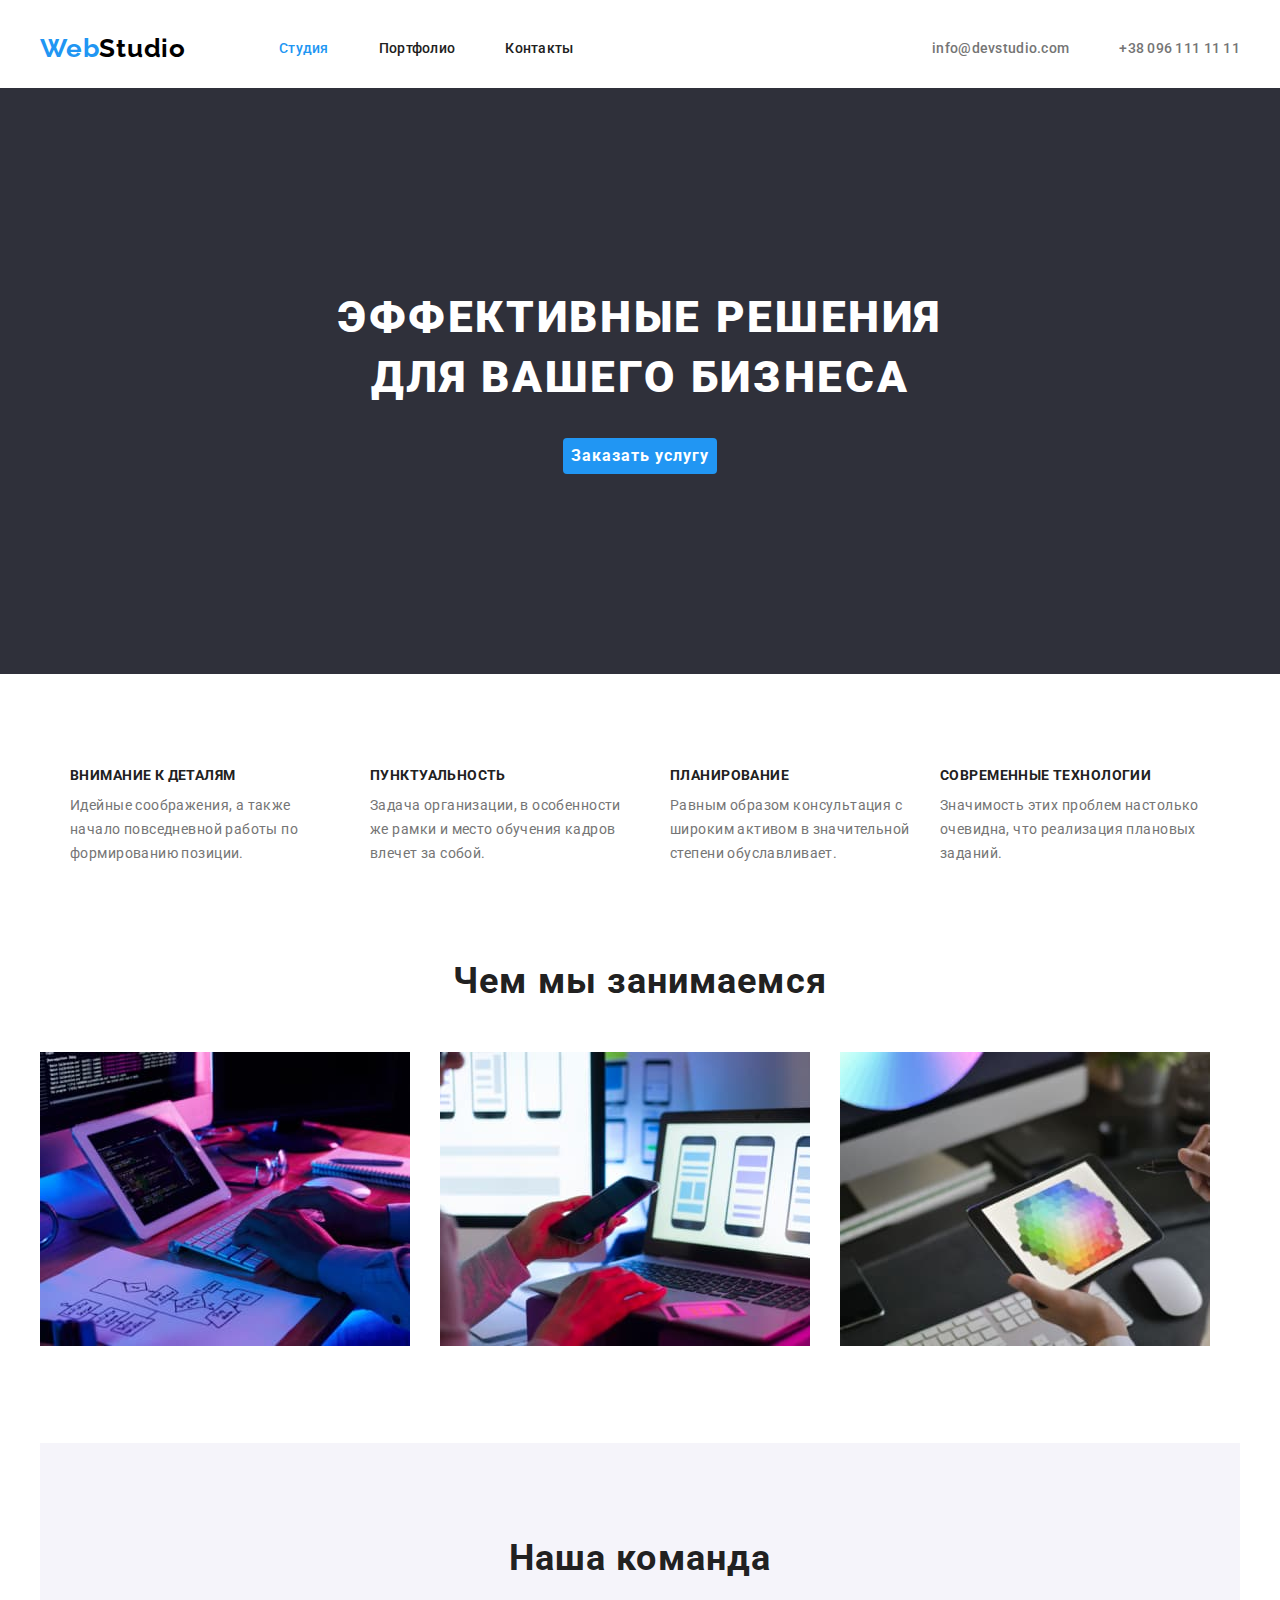
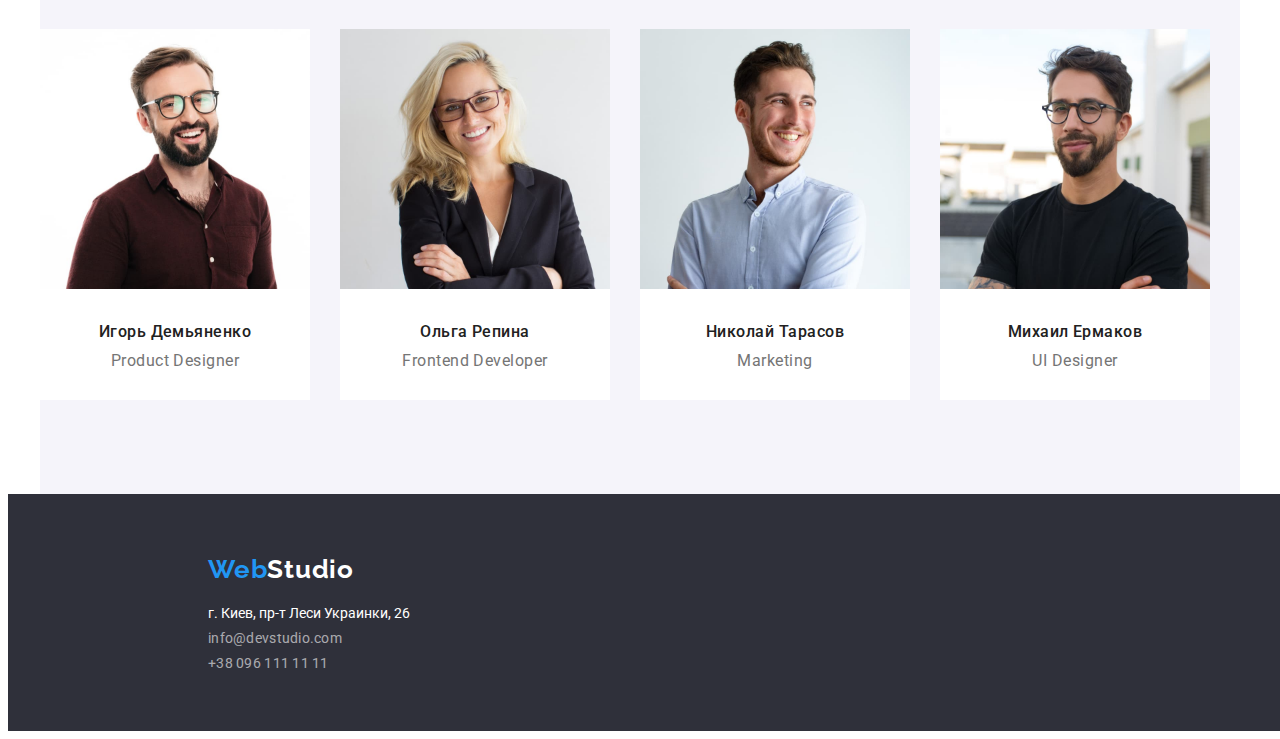
==== index.html @ 3ed4b09c "Fully done hm03" ====
<!DOCTYPE html>
<html lang="ru">
<head>
    <meta charset="UTF-8">
    <meta http-equiv="X-UA-Compatible" content="IE=edge">
    <meta name="viewport" content="width=device-width, initial-scale=1.0">
    <title>Студия</title>
    <link rel="preconnect" href="https://fonts.googleapis.com">
    <link rel="preconnect" href="https://fonts.gstatic.com" crossorigin>
    <link
        href="https://fonts.googleapis.com/css2?family=Oleo+Script&family=Raleway:wght@400;700&family=Roboto:wght@400;500;700;900&display=swap"
        rel="stylesheet">
    <link rel="stylesheet" href="./css/styles.css">
</head>
<body>
    <header class="header">
        <div class="container">
            <a href="./index.html" class="logo-header"><span class="logo-first-word">Web</span>Studio</a>
            <nav class="main-nav">
                <ul class="nav-list">
                    <li class="nav-item"><a href="./index.html" class="current">Студия</a></li>
                    <li class="nav-item"><a href="./portfolio.html" class="nav-link">Портфолио</a></li>
                    <li class="nav-item"><a href="" class="nav-link">Контакты</a></li>
                </ul>
            </nav>
            <ul class="contacts-list">
                <li class="contacts-item"><a href="mailto:info@devstudio.com" class="contacts-link">info@devstudio.com</a></li>
                <li class="contacts-item"><a href="tel:+380961111111" class="contacts-link">+38 096 111 11 11</a></li>
            </ul>
        </div>
    </header>
    <main>
        <div class="container">
            <section class="hero">
                <h1 class="hero-title">Эффективные решения <br>для вашего бизнеса</h1>
                <button type="button" class="hero-btn">Заказать услугу</button>
            </section>
            <section class="benefits-section">
                <h2 class="benefits-title">Наши преимущества</h2>
                <ul class="benefits-list">
                    <li class="benefits-item">
                        <h3 class="benefits-item-title">Внимание к деталям</h3>
                        <p class="benefits-item-text">Идейные соображения, а также начало повседневной работы по формированию
                            позиции.</p>
                    </li>
                    <li class="benefits-item">
                        <h3 class="benefits-item-title">Пунктуальность</h3>
                        <p class="benefits-item-text">Задача организации, в особенности же рамки и место обучения кадров влечет
                            за собой.</p>
                    </li>
                    <li class="benefits-item">
                        <h3 class="benefits-item-title">Планирование</h3>
                        <p class="benefits-item-text">Равным образом консультация с широким активом в значительной степени
                            обуславливает.</p>
                    </li>
                    <li class="benefits-item">
                        <h3 class="benefits-item-title">Современные технологии</h3>
                        <p class="benefits-item-text">Значимость этих проблем настолько очевидна, что реализация плановых
                            заданий.</p>
                    </li>
                </ul>
            </section>
            <section class="employment-section">
                <h2 class="employment-title">Чем мы занимаемся</h2>
                <ul class="employment-list">
                    <li class="employment-item"><img src="./images/example-1.jpg" alt="Разработка програмного обеспечения"
                            width="370" height="294"></li>
                    <li class="employment-item"><img src="./images/example-2.jpg" alt="Веб-дизайн" width="370" height="294">
                    </li>
                    <li class="employment-item"><img src="./images/example-3.jpg" alt="Подбор цветовой гаммы" width="370"
                            height="294"></li>
                </ul>
            </section>
            <section class="team-section">
                <h2 class="team-title">Наша команда</h2>
                <ul class="team-list">
                    <li class="team-item">
                        <img src="./images/member-1.jpg" alt="Product Designer" width="270" height="260" class="team-item-photo">
                        <h3 class="team-item-title">Игорь Демьяненко</h3>
                        <p lang="en" class="team-item-text">Product Designer</p>
                    </li>
                    <li class="team-item">
                        <img src="./images/member-2.jpg" alt="Frontend Developer" width="270" height="260" class="team-item-photo">
                        <h3 class="team-item-title">Ольга Репина</h3>
                        <p lang="en" class="team-item-text">Frontend Developer</p>
                    </li>
                    <li class="team-item">
                        <img src="./images/member-3.jpg" alt="Marketing" width="270" height="260" class="team-item-photo">
                        <h3 class="team-item-title">Николай Тарасов</h3>
                        <p lang="en" class="team-item-text">Marketing</p>
                    </li>
                    <li class="team-item">
                        <img src="./images/member-4.jpg" alt="UI Designer" width="270" height="260" class="team-item-photo">
                        <h3 class="team-item-title">Михаил Ермаков</h3>
                        <p lang="en" class="team-item-text">UI Designer</p>
                    </li>
                </ul>
            </section>
        </div>
    </main>
    <footer class="footer">
        <div class="container">
            <a href="./index.html" class="logo-footer"><span class="logo-first-word">Web</span>Studio</a>
            <address>
                <p class="address">г. Киев, пр-т Леси Украинки, 26</p>
                <ul class="contacts-footer-list">
                    <li class="contacts-item-footer"><a href="mailto:info@devstudio.com"
                            class="contacts-link-footer">info@devstudio.com</a></li>
                    <li class="contacts-item-footer"><a href="tel:+380961111111" class="contacts-link-footer">+38 096 111 11 11</a>
                    </li>
                </ul>
            </address>
        </div>
    </footer>
</body>
</html>
---- css/styles.css ----
:root {
  --theme-main: #000000;
  --theme-accent: #2196f3;
  --theme-light: #ffffff;
  --theme-description: #757575;
  --theme-contacts: rgba(255, 255, 255, 0.6);
  --theme-nav: #212121;
  --theme-bckgrnd-hero: #2f303a;
  --theme-btn: #2196f3;
  --theme-bckgrnd-team: #f5f4fa;
}

body {
  font-family: 'Roboto', sans-serif;
  font-size: 14px;
  color: var(--theme-description);
  background-color: var(--theme-light);
}

h1,
h2,
h3,
p,
ul {
  margin: 0;
  padding: 0;
}

.container {
  width: 1200px;
  margin-left: auto;
  margin-right: auto;
  padding-left: 15px;
  padding-right: 15px;
}
/* header */
.header > .container {
  display: flex;
  align-items: center;
  height: 80px;
}

.logo-header {
  margin-right: 93px;
  font-family: Raleway;
  font-weight: 700;
  font-size: 26px;
  line-height: 1.19;
  letter-spacing: 0.03em;
  color: var(--theme-main);
  text-decoration: none;
}

.logo-first-word {
  color: var(--theme-accent);
}

.main-nav {
  margin-right: auto;
}

.nav-list,
.contacts-list {
  display: flex;
}

.nav-list,
.contacts-list,
.benefits-list,
.employment-list,
.team-list,
.portfolio-filter-list,
.examples-section-list,
.contacts-footer-list {
  list-style-type: none;
}

.nav-item {
  margin-right: 50px;
}

.nav-item:last-child {
  margin-right: 0;
}

.nav-link {
  text-decoration: none;
  color: var(--theme-nav);
  font-weight: 500;
  font-size: 14px;
  line-height: 1.14;
  letter-spacing: 0.02em;
}

.nav-link:visited {
  color: var(--theme-nav);
}

.nav-link:hover,
.nav-link:focus,
.contacts-link:hover,
.contacts-link:focus {
  color: var(--theme-accent);
}

.contacts-item:first-child {
  margin-right: 50px;
}

.contacts-link {
  text-decoration: none;
  font-style: normal;
  font-weight: 500;
  font-size: 14px;
  line-height: 1.14px;
  letter-spacing: 0.02em;
  color: var(--theme-description);
}

.contacts-link:visited {
  color: var(--theme-description);
}

/* hero-section */

.hero {
  width: 1600px;
  margin-left: -200px;
  padding-top: 200px;
  padding-bottom: 200px;
  background-color: var(--theme-bckgrnd-hero);
}

.hero-title {
  margin-bottom: 30px;
  font-weight: 900;
  font-size: 44px;
  line-height: 1.36;
  text-align: center;
  letter-spacing: 0.06em;
  text-transform: uppercase;
  color: var(--theme-light);
}

.hero-btn {
  margin-left: auto;
  margin-right: auto;
  color: var(--theme-light);
  background-color: var(--theme-accent);
  font-family: inherit;
  font-weight: 700;
  font-size: 16px;
  line-height: 1.88;
  display: flex;
  align-items: center;
  text-align: center;
  letter-spacing: 0.06em;
  cursor: pointer;
  border-radius: 4px;
  border-color: transparent;
}

.hero-btn:hover,
.hero-btn:focus {
  background-color: var(--theme-btn);
}

/* benefits */

.benefits-section {
  padding-top: 94px;
  padding-bottom: 94px;
}
.benefits-list {
  display: flex;
}

.benefits-item {
  width: 270px;
  margin-left: 30px;
}

.benefits-item:last-child {
  margin-left: 0;
}

.benefits-title,
.portfolio-filter-title,
.examples-section-title {
  display: none;
}

.benefits-item-title {
  margin-bottom: 10px;
  color: var(--theme-nav);
  font-weight: 700;
  font-size: 14px;
  line-height: 1.14;
  letter-spacing: 0.03em;
  text-transform: uppercase;
}

.benefits-item-text {
  line-height: 1.71;
  letter-spacing: 0.03em;
}

/* employment */

.employment-section {
  padding-bottom: 94px;
}

.employment-list {
  display: flex;
}

.employment-item {
  margin-right: 30px;
}

.employment-item:last-child {
  margin-right: 0;
}

/* team */

.team-section {
  padding-top: 94px;
  padding-bottom: 94px;
  background-color: var(--theme-bckgrnd-team);
}

.team-item {
  widht: 270px;
  margin-right: 30px;
  padding-bottom: 30px;
  background-color: var(--theme-light);
}

.team-item:last-child {
  margin-right: 0;
}

.team-item-photo {
  margin-bottom: 30px;
}

.employment-title,
.team-title {
  margin-bottom: 50px;
  font-weight: 700;
  font-size: 36px;
  line-height: 1.17;
  text-align: center;
  letter-spacing: 0.03em;
  color: var(--theme-nav);
}

.team-list {
  display: flex;
}

.team-item-title {
  margin-bottom: 10px;
  font-weight: 500;
  font-size: 16px;
  line-height: 1.19;
  text-align: center;
  letter-spacing: 0.03em;
  color: var(--theme-nav);
}

.team-item-text {
  font-weight: 400;
  font-size: 16px;
  line-height: 1.19;
  text-align: center;
  letter-spacing: 0.03em;
  color: var(--theme-description);
}

/* footer */

.footer {
  width: 1600px;
  margin-left: auto;
  margin-right: auto;
  background-color: var(--theme-bckgrnd-hero);
}

.footer > .container {
  padding-top: 60px;
  padding-bottom: 60px;
  display: flex;
  flex-direction: column;
}
.logo-footer {
  margin-bottom: 20px;
  font-family: Raleway;
  font-weight: 700;
  font-size: 26px;
  line-height: 1.19;
  letter-spacing: 0.03em;
  color: var(--theme-light);
  text-decoration: none;
}

.address {
  margin-bottom: 9px;
  color: var(--theme-light);
  font-style: normal;
}

.contacts-footer-list {
  display: flex;
  flex-direction: column;
}

.contacts-item-footer:first-child {
  margin-bottom: 9px;
}

.contacts-link-footer {
  text-decoration: none;
  font-style: normal;
  font-weight: 400;
  font-size: 14px;
  line-height: 1.14px;
  letter-spacing: 0.02em;
  color: var(--theme-contacts);
}

.contacts-link-footer:hover,
.contacts-link-footer:focus {
  color: var(--theme-accent);
}

.contacts-link-footer:visited {
  color: var(--theme-contacts);
}

/*  examples section */

.examples-section {
  padding-top: 94px;
  padding-bottom: 94px;
}

.examples-section-list {
  display: flex;
  flex-wrap: wrap;
}

.examples-section-items {
  width: 370px;
  margin-right: 30px;
  margin-bottom: 30px;
  padding-bottom: 20px;
}

.examples-section-items:nth-child(3n + 3) {
  margin-right: 30px;
}

.examples-section-items:nth-last-child(-n + 3) {
  margin-bottom: 30px;
}

/*  portfolio filter  */

.portfolio-filter-list {
  display: flex;
  justify-content: center;
  margin-bottom: 50px;
}

.portfolio-filter-item {
  margin-right: 8px;
}

.portfolio-filter-item:last-child {
  margin-right: 0;
}

.portfolio-filter-button {
  font-family: inherit;
  font-weight: 500;
  font-size: 16px;
  line-height: 1.62;
  text-align: center;
  letter-spacing: 0.03em;
  cursor: pointer;
  color: var(--theme-nav);
  border-radius: 4px;
  border-color: transparent;
}

.portfolio-filter-button:hover,
.portfolio-filter-button:focus {
  background-color: var(--theme-accent);
  color: var(--theme-light);
}

/* portfolio */

.company-photo {
  margin-bottom: 20px;
}

.company-name {
  margin-bottom: 4px;
  font-style: normal;
  font-weight: bold;
  font-size: 18px;
  line-height: 2;
  letter-spacing: 0.06em;
  color: var(--theme-nav);
}

.company-description {
  font-size: 16px;
  line-height: 1.88;
  letter-spacing: 0.03em;
  color: var(--theme-description);
}

.current {
  color: var(--theme-accent);
  text-decoration: none;
  font-weight: 500;
  font-size: 14px;
  line-height: 1.14;
  letter-spacing: 0.02em;
}

.current-btn {
  background-color: var(--theme-accent);
  color: var(--theme-light);
}
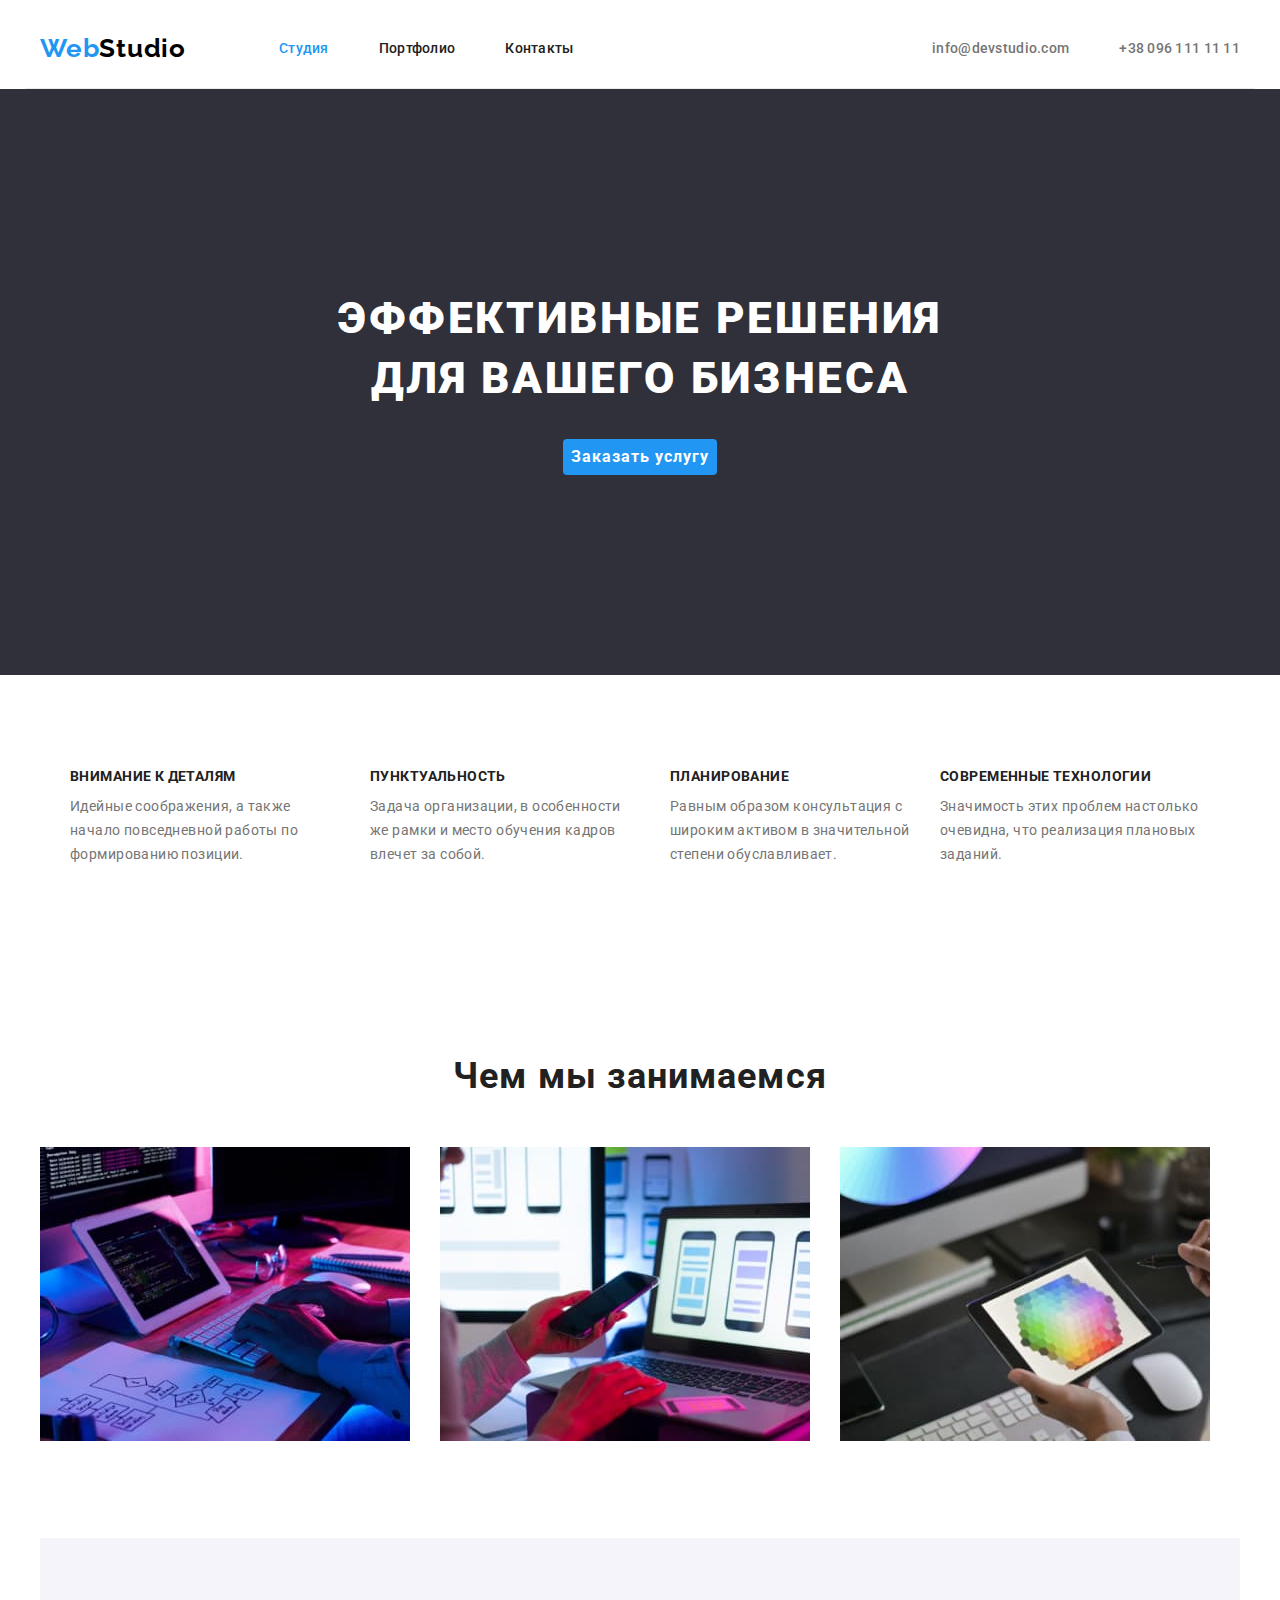
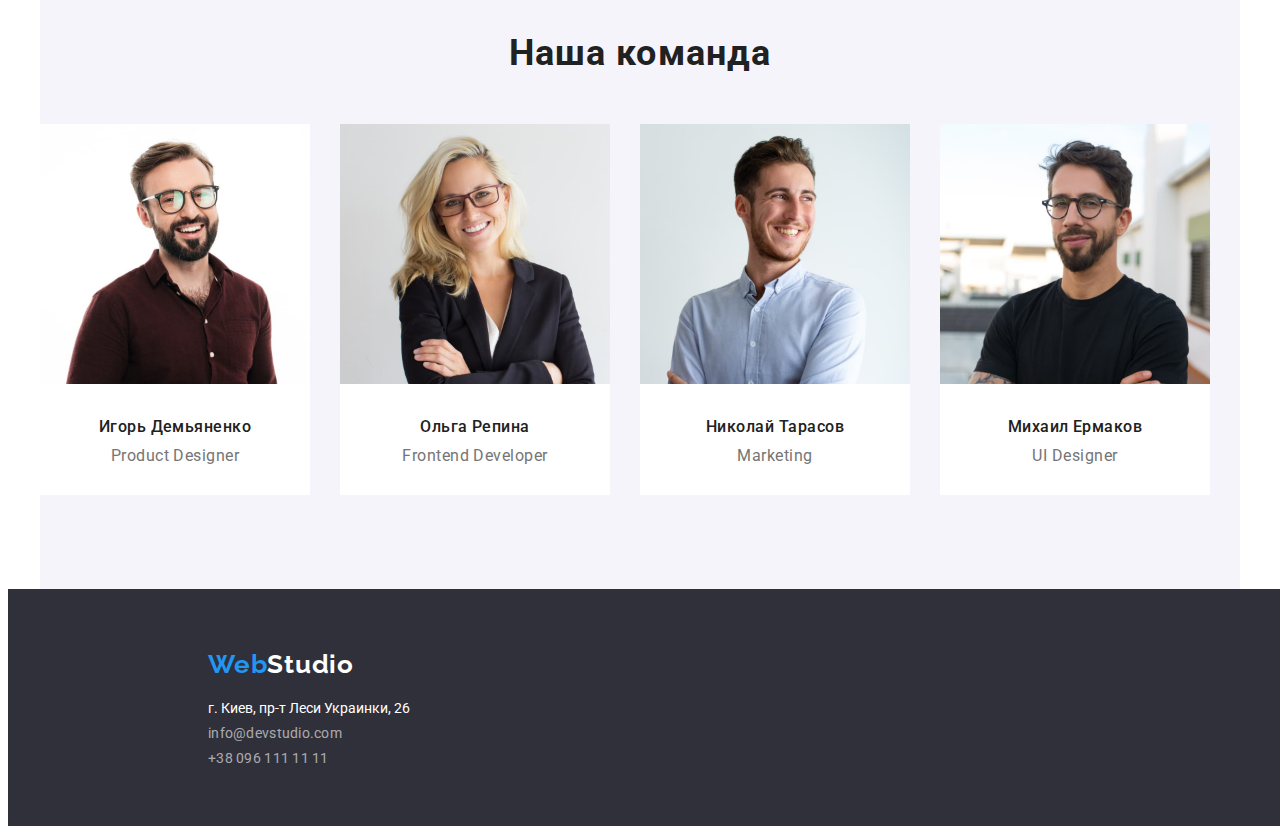
==== commit 09002075: "little changes" ====
--- a/index.html
+++ b/index.html
@@ -35,7 +35,7 @@
                 <h1 class="hero-title">Эффективные решения <br>для вашего бизнеса</h1>
                 <button type="button" class="hero-btn">Заказать услугу</button>
             </section>
-            <section class="benefits-section">
+            <section class="benefits-section section">
                 <h2 class="benefits-title">Наши преимущества</h2>
                 <ul class="benefits-list">
                     <li class="benefits-item">
@@ -60,7 +60,7 @@
                     </li>
                 </ul>
             </section>
-            <section class="employment-section">
+            <section class="employment-section section">
                 <h2 class="employment-title">Чем мы занимаемся</h2>
                 <ul class="employment-list">
                     <li class="employment-item"><img src="./images/example-1.jpg" alt="Разработка програмного обеспечения"
@@ -71,7 +71,7 @@
                             height="294"></li>
                 </ul>
             </section>
-            <section class="team-section">
+            <section class="team-section section">
                 <h2 class="team-title">Наша команда</h2>
                 <ul class="team-list">
                     <li class="team-item">
--- a/css/styles.css
+++ b/css/styles.css
@@ -8,6 +8,8 @@
   --theme-bckgrnd-hero: #2f303a;
   --theme-btn: #2196f3;
   --theme-bckgrnd-team: #f5f4fa;
+  --theme-border-color: #eeeeee;
+  --theme-header-border: #ececec;
 }
 
 body {
@@ -38,6 +40,7 @@
   display: flex;
   align-items: center;
   height: 80px;
+  border-bottom: 1px solid var(--theme-header-border);
 }
 
 .logo-header {
@@ -167,7 +170,7 @@
 
 /* benefits */
 
-.benefits-section {
+.section {
   padding-top: 94px;
   padding-bottom: 94px;
 }
@@ -207,10 +210,6 @@
 
 /* employment */
 
-.employment-section {
-  padding-bottom: 94px;
-}
-
 .employment-list {
   display: flex;
 }
@@ -226,13 +225,11 @@
 /* team */
 
 .team-section {
-  padding-top: 94px;
-  padding-bottom: 94px;
   background-color: var(--theme-bckgrnd-team);
 }
 
 .team-item {
-  widht: 270px;
+  width: 270px;
   margin-right: 30px;
   padding-bottom: 30px;
   background-color: var(--theme-light);
@@ -342,11 +339,6 @@
 
 /*  examples section */
 
-.examples-section {
-  padding-top: 94px;
-  padding-bottom: 94px;
-}
-
 .examples-section-list {
   display: flex;
   flex-wrap: wrap;
@@ -357,6 +349,7 @@
   margin-right: 30px;
   margin-bottom: 30px;
   padding-bottom: 20px;
+  border-bottom: 1px solid var(--theme-border-color);
 }
 
 .examples-section-items:nth-child(3n + 3) {
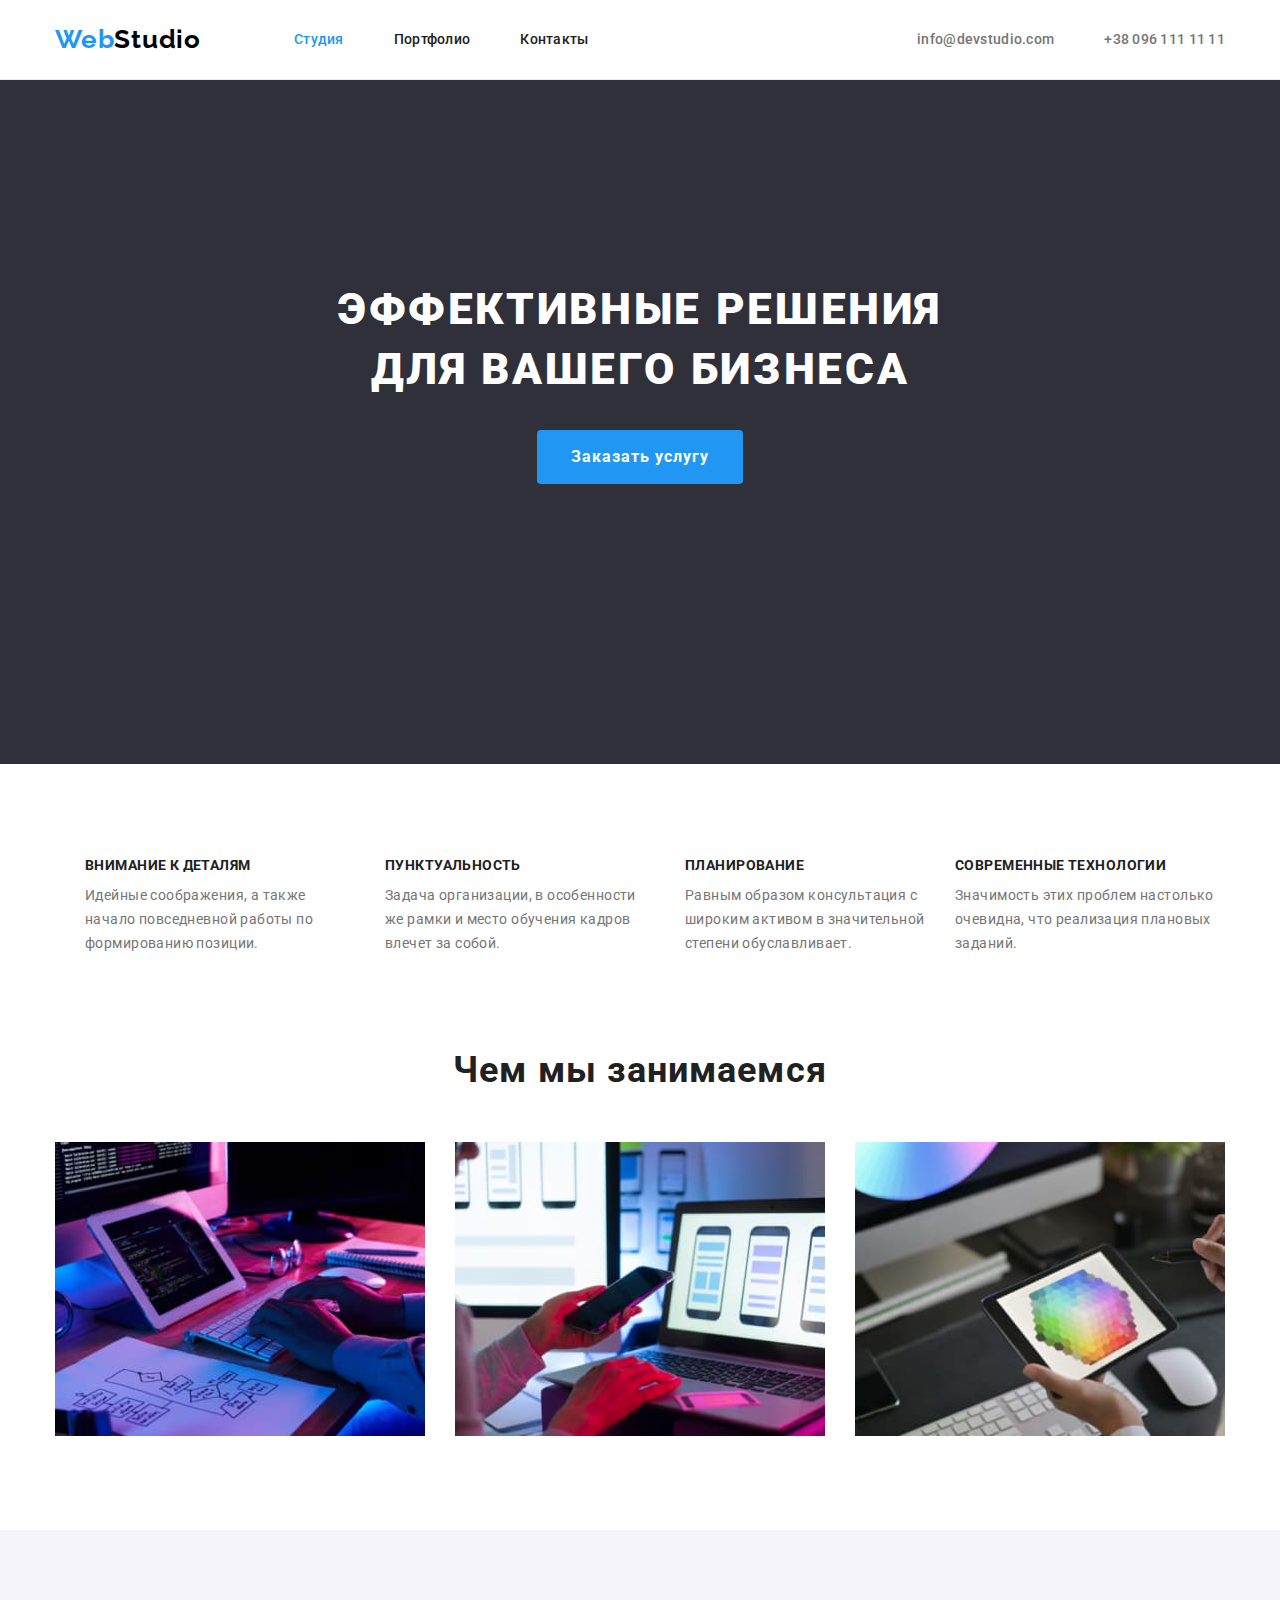
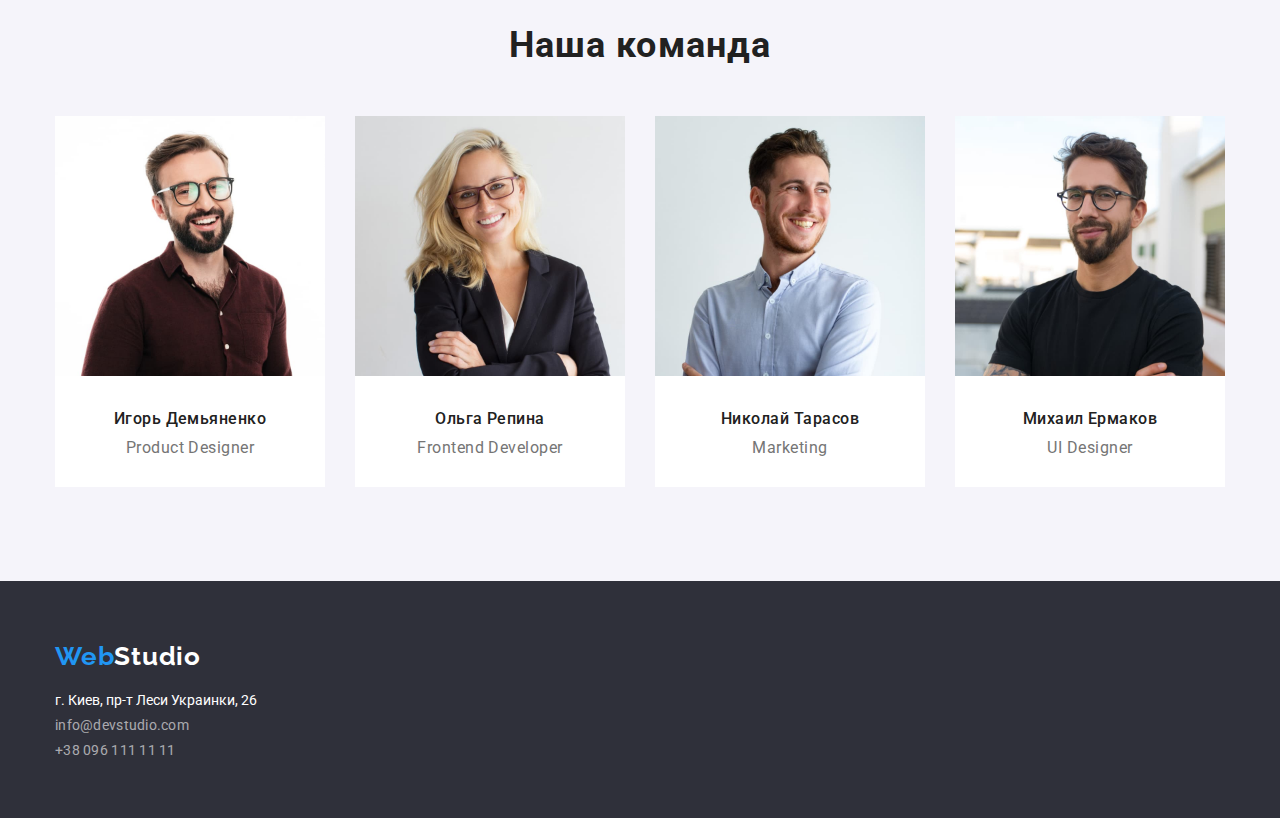
==== commit 8991acbb: "2nd try" ====
--- a/index.html
+++ b/index.html
@@ -10,6 +10,7 @@
     <link
         href="https://fonts.googleapis.com/css2?family=Oleo+Script&family=Raleway:wght@400;700&family=Roboto:wght@400;500;700;900&display=swap"
         rel="stylesheet">
+    <link rel="stylesheet" href="https://cdnjs.cloudflare.com/ajax/libs/modern-normalize/1.1.0/modern-normalize.min.css">
     <link rel="stylesheet" href="./css/styles.css">
 </head>
 <body>
@@ -30,12 +31,14 @@
         </div>
     </header>
     <main>
-        <div class="container">
-            <section class="hero">
+        <section class="hero">
+            <div class="container">
                 <h1 class="hero-title">Эффективные решения <br>для вашего бизнеса</h1>
                 <button type="button" class="hero-btn">Заказать услугу</button>
-            </section>
-            <section class="benefits-section section">
+            </div>
+        </section>
+        <section class="benefits-section section">
+            <div class="container">
                 <h2 class="benefits-title">Наши преимущества</h2>
                 <ul class="benefits-list">
                     <li class="benefits-item">
@@ -59,44 +62,56 @@
                             заданий.</p>
                     </li>
                 </ul>
-            </section>
-            <section class="employment-section section">
+            </div>
+        </section>
+        <section class="employment-section">
+            <div class="container">
                 <h2 class="employment-title">Чем мы занимаемся</h2>
                 <ul class="employment-list">
-                    <li class="employment-item"><img src="./images/example-1.jpg" alt="Разработка програмного обеспечения"
-                            width="370" height="294"></li>
-                    <li class="employment-item"><img src="./images/example-2.jpg" alt="Веб-дизайн" width="370" height="294">
+                    <li class="employment-item"><img src="./images/example-1.jpg" alt="Разработка програмного обеспечения" width="370"
+                            height="294" class="employment-img"></li>
+                    <li class="employment-item"><img src="./images/example-2.jpg" alt="Веб-дизайн" width="370" height="294" class="employment-img">
                     </li>
-                    <li class="employment-item"><img src="./images/example-3.jpg" alt="Подбор цветовой гаммы" width="370"
-                            height="294"></li>
+                    <li class="employment-item"><img src="./images/example-3.jpg" alt="Подбор цветовой гаммы" width="370" height="294" class="employment-img">
+                    </li>
                 </ul>
-            </section>
-            <section class="team-section section">
+            </div>
+        </section>
+        <section class="team-section section">
+            <div class="container">
                 <h2 class="team-title">Наша команда</h2>
                 <ul class="team-list">
                     <li class="team-item">
                         <img src="./images/member-1.jpg" alt="Product Designer" width="270" height="260" class="team-item-photo">
-                        <h3 class="team-item-title">Игорь Демьяненко</h3>
-                        <p lang="en" class="team-item-text">Product Designer</p>
+                        <div class="team-item-description">
+                            <h3 class="team-item-title">Игорь Демьяненко</h3>
+                            <p lang="en" class="team-item-text">Product Designer</p>
+                        </div>
                     </li>
                     <li class="team-item">
                         <img src="./images/member-2.jpg" alt="Frontend Developer" width="270" height="260" class="team-item-photo">
-                        <h3 class="team-item-title">Ольга Репина</h3>
-                        <p lang="en" class="team-item-text">Frontend Developer</p>
+                        <div class="team-item-description">
+                            <h3 class="team-item-title">Ольга Репина</h3>
+                            <p lang="en" class="team-item-text">Frontend Developer</p>
+                        </div>
                     </li>
                     <li class="team-item">
                         <img src="./images/member-3.jpg" alt="Marketing" width="270" height="260" class="team-item-photo">
-                        <h3 class="team-item-title">Николай Тарасов</h3>
-                        <p lang="en" class="team-item-text">Marketing</p>
+                        <div class="team-item-description">
+                            <h3 class="team-item-title">Николай Тарасов</h3>
+                            <p lang="en" class="team-item-text">Marketing</p>
+                        </div>
                     </li>
                     <li class="team-item">
                         <img src="./images/member-4.jpg" alt="UI Designer" width="270" height="260" class="team-item-photo">
-                        <h3 class="team-item-title">Михаил Ермаков</h3>
-                        <p lang="en" class="team-item-text">UI Designer</p>
+                        <div class="team-item-description">
+                            <h3 class="team-item-title">Михаил Ермаков</h3>
+                            <p lang="en" class="team-item-text">UI Designer</p>
+                        </div>
                     </li>
                 </ul>
-            </section>
-        </div>
+            </div>
+        </section>
     </main>
     <footer class="footer">
         <div class="container">
--- a/css/styles.css
+++ b/css/styles.css
@@ -35,12 +35,16 @@
   padding-left: 15px;
   padding-right: 15px;
 }
+
 /* header */
+
+.header {
+  border-bottom: 1px solid var(--theme-header-border);
+}
+
 .header > .container {
   display: flex;
   align-items: center;
-  height: 80px;
-  border-bottom: 1px solid var(--theme-header-border);
 }
 
 .logo-header {
@@ -52,6 +56,8 @@
   letter-spacing: 0.03em;
   color: var(--theme-main);
   text-decoration: none;
+  padding-top: 24px;
+  padding-bottom: 24px;
 }
 
 .logo-first-word {
@@ -93,6 +99,8 @@
   font-size: 14px;
   line-height: 1.14;
   letter-spacing: 0.02em;
+  padding-top: 32px;
+  padding-bottom: 32px;
 }
 
 .nav-link:visited {
@@ -118,6 +126,8 @@
   line-height: 1.14px;
   letter-spacing: 0.02em;
   color: var(--theme-description);
+  padding-top: 32px;
+  padding-bottom: 32px;
 }
 
 .contacts-link:visited {
@@ -127,10 +137,8 @@
 /* hero-section */
 
 .hero {
-  width: 1600px;
-  margin-left: -200px;
   padding-top: 200px;
-  padding-bottom: 200px;
+  padding-bottom: 280px;
   background-color: var(--theme-bckgrnd-hero);
 }
 
@@ -148,6 +156,7 @@
 .hero-btn {
   margin-left: auto;
   margin-right: auto;
+  padding: 10px 32px 10px 32px;
   color: var(--theme-light);
   background-color: var(--theme-accent);
   font-family: inherit;
@@ -210,6 +219,10 @@
 
 /* employment */
 
+.employment-section {
+  padding-bottom: 94px;
+}
+
 .employment-list {
   display: flex;
 }
@@ -220,6 +233,12 @@
 
 .employment-item:last-child {
   margin-right: 0;
+}
+
+.employment-img {
+  display: block;
+  max-width: 100%;
+  height: auto;
 }
 
 /* team */
@@ -231,16 +250,16 @@
 .team-item {
   width: 270px;
   margin-right: 30px;
+  background-color: var(--theme-light);
+}
+
+.team-item-description {
+  padding-top: 30px;
   padding-bottom: 30px;
-  background-color: var(--theme-light);
 }
 
 .team-item:last-child {
   margin-right: 0;
-}
-
-.team-item-photo {
-  margin-bottom: 30px;
 }
 
 .employment-title,
@@ -280,19 +299,15 @@
 /* footer */
 
 .footer {
-  width: 1600px;
+  padding-top: 60px;
+  padding-bottom: 60px;
   margin-left: auto;
   margin-right: auto;
   background-color: var(--theme-bckgrnd-hero);
 }
 
-.footer > .container {
-  padding-top: 60px;
-  padding-bottom: 60px;
-  display: flex;
-  flex-direction: column;
-}
 .logo-footer {
+  display: inline-block;
   margin-bottom: 20px;
   font-family: Raleway;
   font-weight: 700;
@@ -346,18 +361,17 @@
 
 .examples-section-items {
   width: 370px;
-  margin-right: 30px;
-  margin-bottom: 30px;
-  padding-bottom: 20px;
+  margin-left: 30px;
+  margin-top: 30px;
   border-bottom: 1px solid var(--theme-border-color);
 }
 
-.examples-section-items:nth-child(3n + 3) {
-  margin-right: 30px;
-}
-
-.examples-section-items:nth-last-child(-n + 3) {
-  margin-bottom: 30px;
+.examples-section-items:nth-child(3n + 1) {
+  margin-left: 0;
+}
+
+.examples-section-items:nth-last-child(n + 7) {
+  margin-top: 0;
 }
 
 /*  portfolio filter  */
@@ -377,6 +391,7 @@
 }
 
 .portfolio-filter-button {
+  padding: 6px 22px;
   font-family: inherit;
   font-weight: 500;
   font-size: 16px;
@@ -397,8 +412,8 @@
 
 /* portfolio */
 
-.company-photo {
-  margin-bottom: 20px;
+.company-text {
+  padding: 20px 24px;
 }
 
 .company-name {
@@ -425,6 +440,8 @@
   font-size: 14px;
   line-height: 1.14;
   letter-spacing: 0.02em;
+  padding-top: 32px;
+  padding-bottom: 32px;
 }
 
 .current-btn {
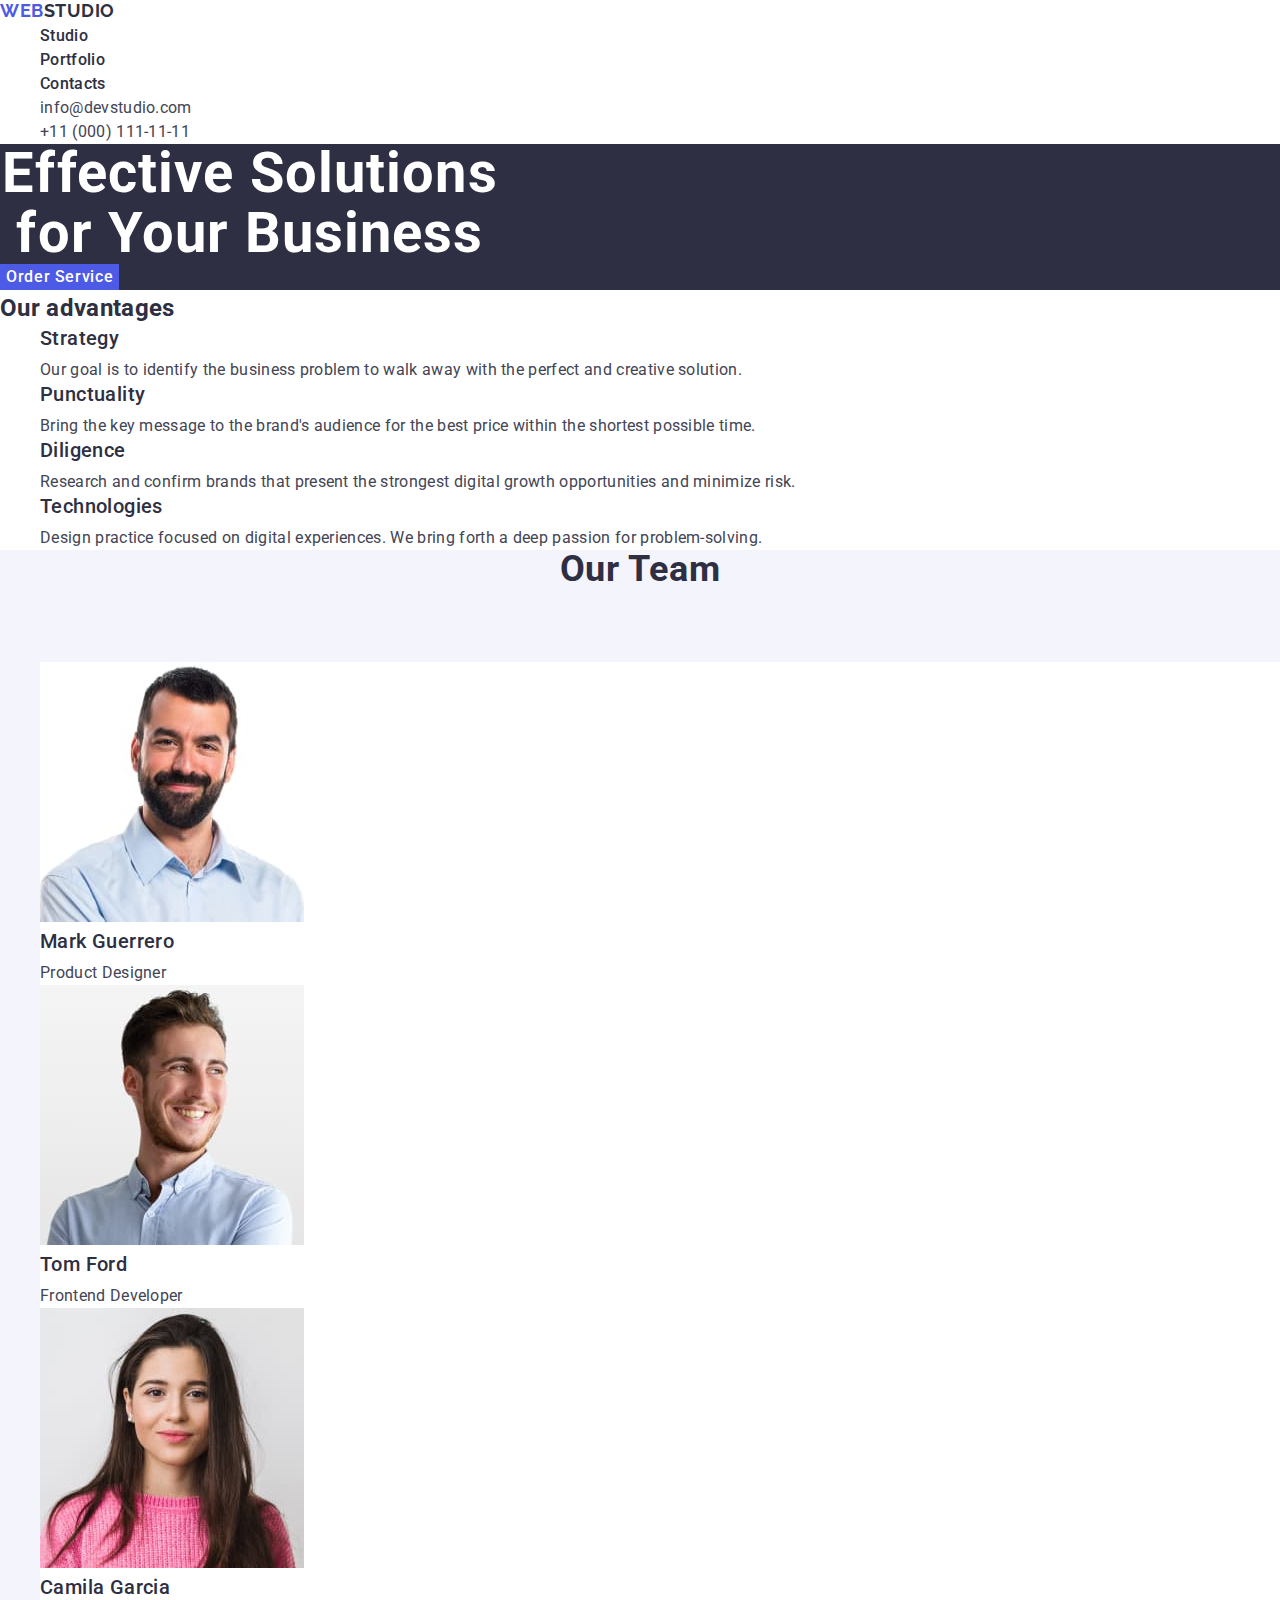
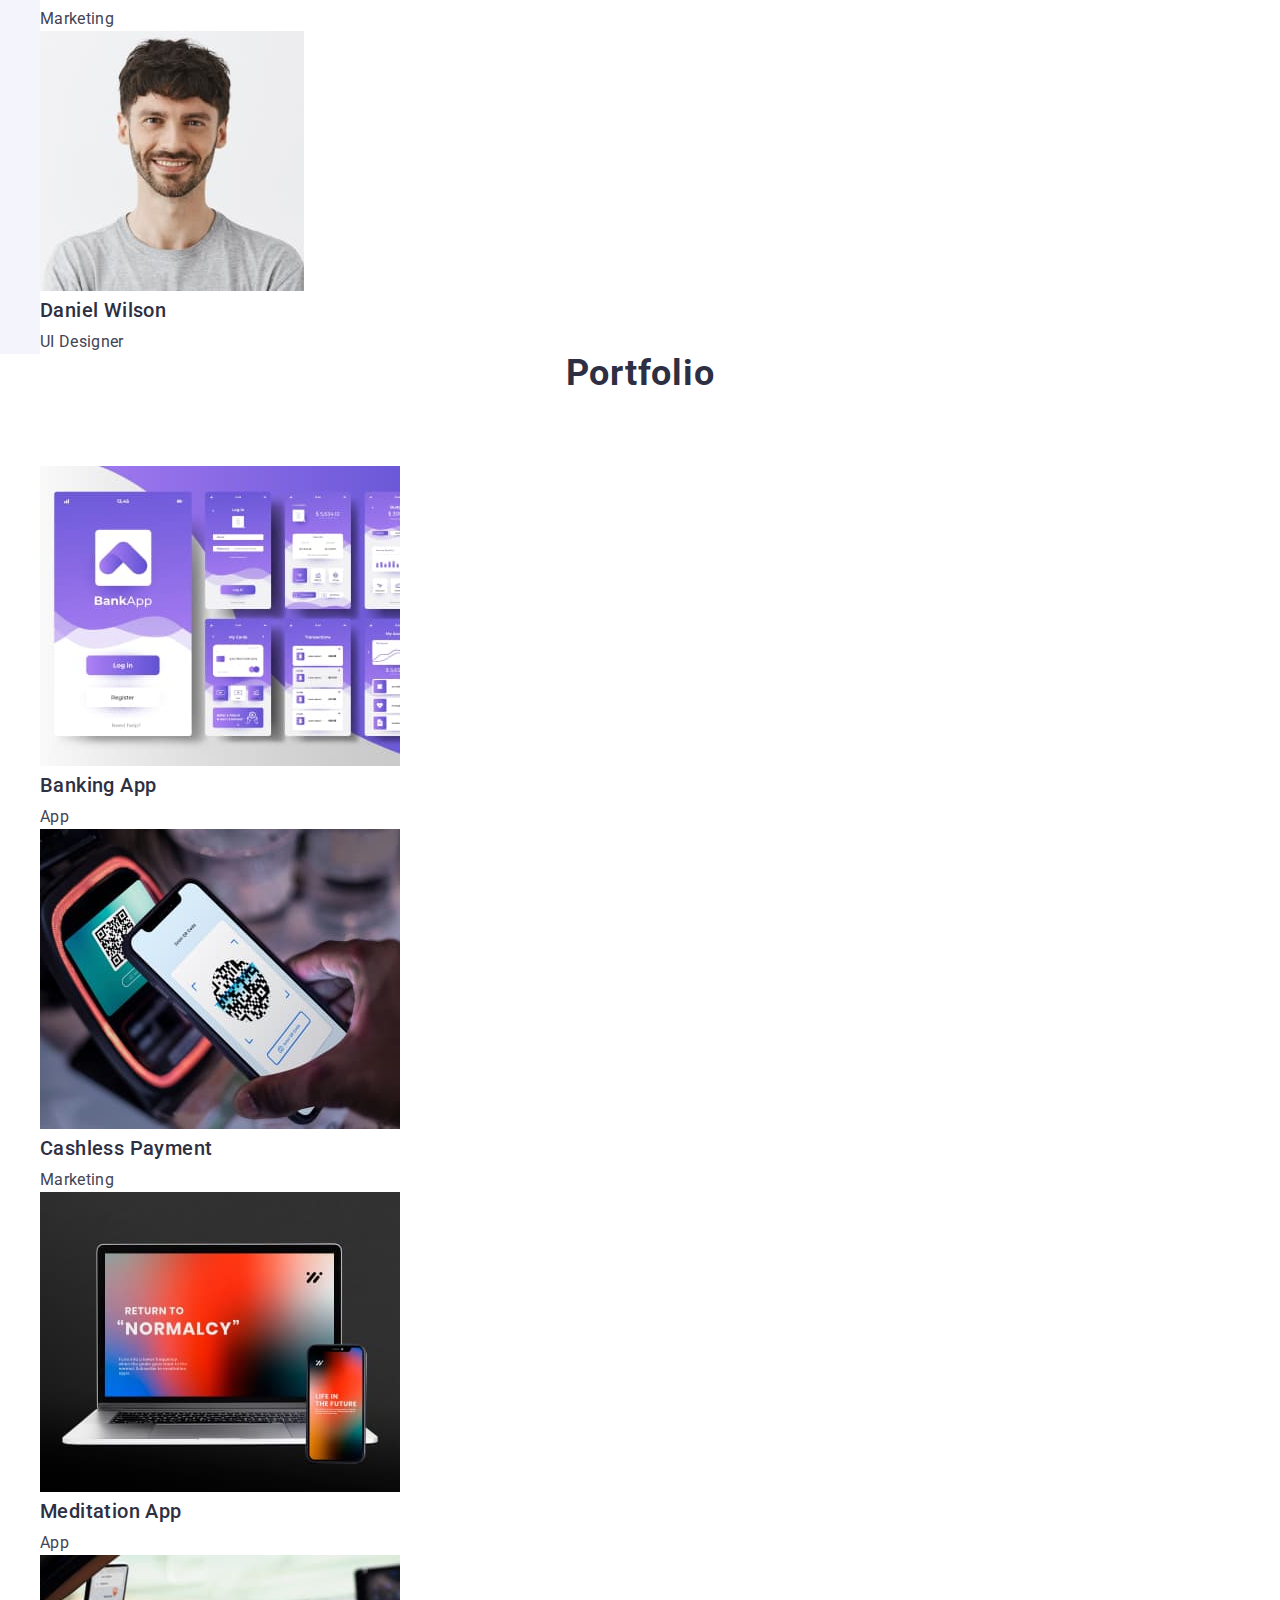
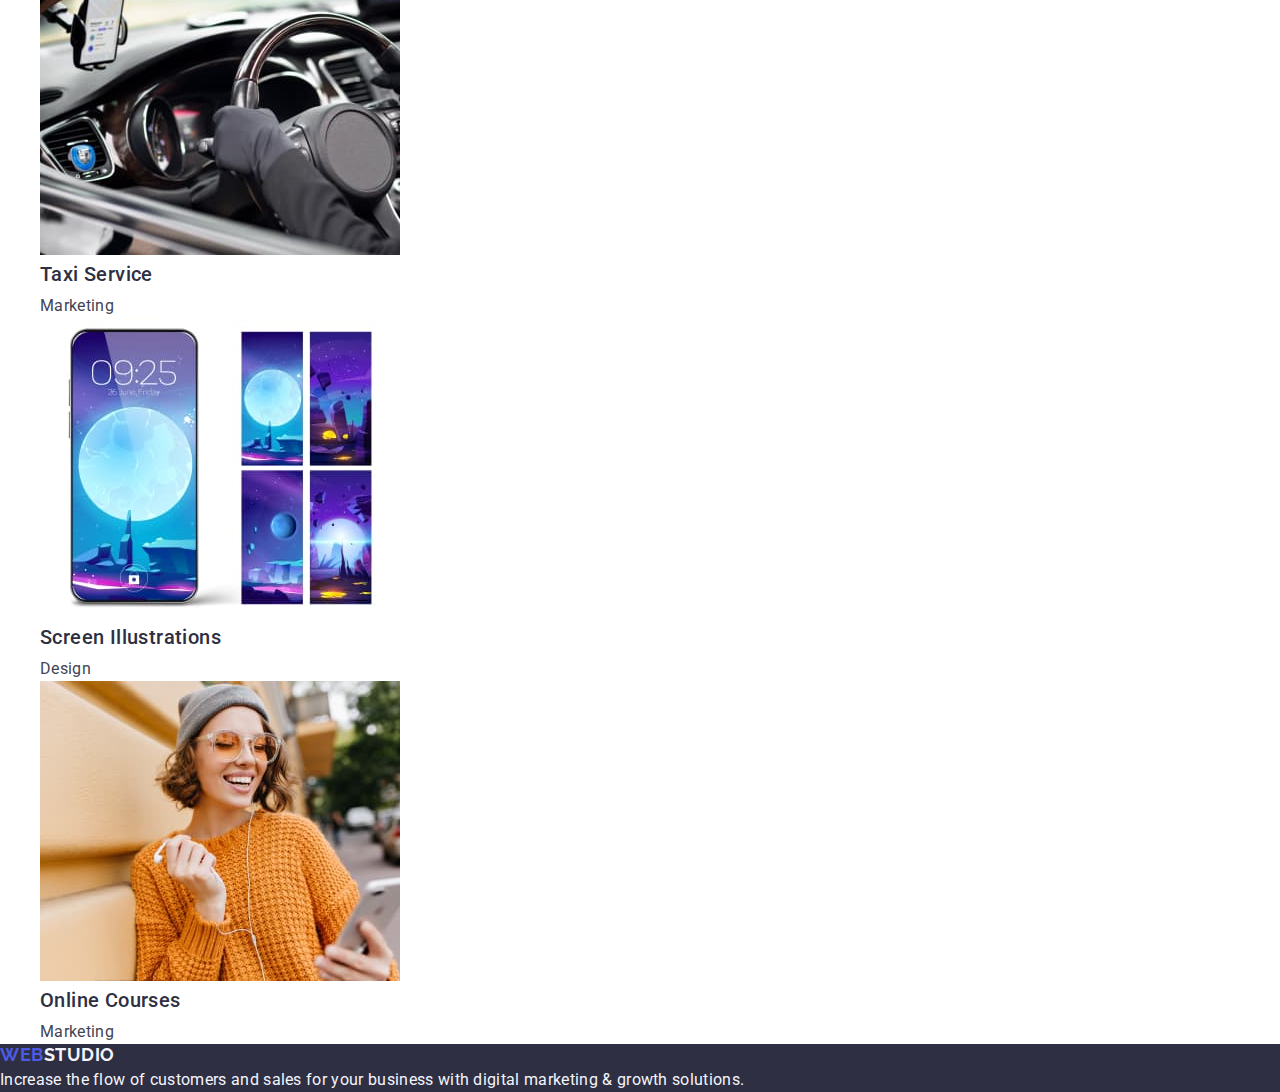
==== commit 33f619d3: "init" ====
--- a/index.html
+++ b/index.html
@@ -1,131 +1,147 @@
 <!DOCTYPE html>
-<html lang="ru">
-<head>
-    <meta charset="UTF-8">
-    <meta http-equiv="X-UA-Compatible" content="IE=edge">
-    <meta name="viewport" content="width=device-width, initial-scale=1.0">
-    <title>Студия</title>
-    <link rel="preconnect" href="https://fonts.googleapis.com">
-    <link rel="preconnect" href="https://fonts.gstatic.com" crossorigin>
+<html lang="en">
+  <head>
+    <meta charset="UTF-8" />
+    <meta name="viewport" content="width=device-width, initial-scale=1.0" />
     <link
-        href="https://fonts.googleapis.com/css2?family=Oleo+Script&family=Raleway:wght@400;700&family=Roboto:wght@400;500;700;900&display=swap"
-        rel="stylesheet">
-    <link rel="stylesheet" href="https://cdnjs.cloudflare.com/ajax/libs/modern-normalize/1.1.0/modern-normalize.min.css">
-    <link rel="stylesheet" href="./css/styles.css">
-</head>
-<body>
+      rel="stylesheet"
+      href="https://cdn.jsdelivr.net/npm/modern-normalize@2.0.0/modern-normalize.min.css"
+    />
+    <link rel="preconnect" href="https://fonts.googleapis.com" />
+    <link rel="preconnect" href="https://fonts.gstatic.com" crossorigin />
+    <link
+      href="https://fonts.googleapis.com/css2?family=Raleway:wght@800&family=Roboto:wght@400;500;700;900&display=swap"
+      rel="stylesheet"
+    />
+    <link rel="stylesheet" href="./css/styles.css" />
+    <title>Studio</title>
+  </head>
+  <body>
     <header class="header">
-        <div class="container">
-            <a href="./index.html" class="logo-header"><span class="logo-first-word">Web</span>Studio</a>
-            <nav class="main-nav">
-                <ul class="nav-list">
-                    <li class="nav-item"><a href="./index.html" class="current">Студия</a></li>
-                    <li class="nav-item"><a href="./portfolio.html" class="nav-link">Портфолио</a></li>
-                    <li class="nav-item"><a href="" class="nav-link">Контакты</a></li>
-                </ul>
-            </nav>
-            <ul class="contacts-list">
-                <li class="contacts-item"><a href="mailto:info@devstudio.com" class="contacts-link">info@devstudio.com</a></li>
-                <li class="contacts-item"><a href="tel:+380961111111" class="contacts-link">+38 096 111 11 11</a></li>
-            </ul>
-        </div>
+      <nav class="header-nav">
+        <a href="./index.html" class="logo">Web<span class="logo-accent">Studio</span></a>
+        <ul class="header-list">
+          <li><a class="header-nav-link" href="./index.html">Studio</a></li>
+          <li><a class="header-nav-link" href="">Portfolio</a></li>
+          <li><a class="header-nav-link" href="">Contacts</a></li>
+        </ul>
+      </nav>
+      <address class="header-address">
+        <ul class="header-list">
+          <li>
+            <a class="header-address-link" href="mailto:info@devstudio.com">info@devstudio.com</a>
+          </li>
+          <li><a class="header-address-link" href="tel:+110001111111">+11 (000) 111-11-11</a></li>
+        </ul>
+      </address>
     </header>
     <main>
-        <section class="hero">
-            <div class="container">
-                <h1 class="hero-title">Эффективные решения <br>для вашего бизнеса</h1>
-                <button type="button" class="hero-btn">Заказать услугу</button>
-            </div>
-        </section>
-        <section class="benefits-section section">
-            <div class="container">
-                <h2 class="benefits-title">Наши преимущества</h2>
-                <ul class="benefits-list">
-                    <li class="benefits-item">
-                        <h3 class="benefits-item-title">Внимание к деталям</h3>
-                        <p class="benefits-item-text">Идейные соображения, а также начало повседневной работы по формированию
-                            позиции.</p>
-                    </li>
-                    <li class="benefits-item">
-                        <h3 class="benefits-item-title">Пунктуальность</h3>
-                        <p class="benefits-item-text">Задача организации, в особенности же рамки и место обучения кадров влечет
-                            за собой.</p>
-                    </li>
-                    <li class="benefits-item">
-                        <h3 class="benefits-item-title">Планирование</h3>
-                        <p class="benefits-item-text">Равным образом консультация с широким активом в значительной степени
-                            обуславливает.</p>
-                    </li>
-                    <li class="benefits-item">
-                        <h3 class="benefits-item-title">Современные технологии</h3>
-                        <p class="benefits-item-text">Значимость этих проблем настолько очевидна, что реализация плановых
-                            заданий.</p>
-                    </li>
-                </ul>
-            </div>
-        </section>
-        <section class="employment-section">
-            <div class="container">
-                <h2 class="employment-title">Чем мы занимаемся</h2>
-                <ul class="employment-list">
-                    <li class="employment-item"><img src="./images/example-1.jpg" alt="Разработка програмного обеспечения" width="370"
-                            height="294" class="employment-img"></li>
-                    <li class="employment-item"><img src="./images/example-2.jpg" alt="Веб-дизайн" width="370" height="294" class="employment-img">
-                    </li>
-                    <li class="employment-item"><img src="./images/example-3.jpg" alt="Подбор цветовой гаммы" width="370" height="294" class="employment-img">
-                    </li>
-                </ul>
-            </div>
-        </section>
-        <section class="team-section section">
-            <div class="container">
-                <h2 class="team-title">Наша команда</h2>
-                <ul class="team-list">
-                    <li class="team-item">
-                        <img src="./images/member-1.jpg" alt="Product Designer" width="270" height="260" class="team-item-photo">
-                        <div class="team-item-description">
-                            <h3 class="team-item-title">Игорь Демьяненко</h3>
-                            <p lang="en" class="team-item-text">Product Designer</p>
-                        </div>
-                    </li>
-                    <li class="team-item">
-                        <img src="./images/member-2.jpg" alt="Frontend Developer" width="270" height="260" class="team-item-photo">
-                        <div class="team-item-description">
-                            <h3 class="team-item-title">Ольга Репина</h3>
-                            <p lang="en" class="team-item-text">Frontend Developer</p>
-                        </div>
-                    </li>
-                    <li class="team-item">
-                        <img src="./images/member-3.jpg" alt="Marketing" width="270" height="260" class="team-item-photo">
-                        <div class="team-item-description">
-                            <h3 class="team-item-title">Николай Тарасов</h3>
-                            <p lang="en" class="team-item-text">Marketing</p>
-                        </div>
-                    </li>
-                    <li class="team-item">
-                        <img src="./images/member-4.jpg" alt="UI Designer" width="270" height="260" class="team-item-photo">
-                        <div class="team-item-description">
-                            <h3 class="team-item-title">Михаил Ермаков</h3>
-                            <p lang="en" class="team-item-text">UI Designer</p>
-                        </div>
-                    </li>
-                </ul>
-            </div>
-        </section>
+      <section class="hero">
+        <h1 class="hero-title">Effective Solutions for Your Business</h1>
+        <button class="hero-cta" type="button">Order Service</button>
+      </section>
+      <section class="advantages">
+        <h2 class="hidden">Our advantages</h2>
+        <ul class="list">
+          <li>
+            <h3 class="card-title">Strategy</h3>
+            <p class="advantages-list-text">
+              Our goal is to identify the business problem to walk away with the perfect and
+              creative solution.
+            </p>
+          </li>
+          <li>
+            <h3 class="card-title">Punctuality</h3>
+            <p class="advantages-list-text">
+              Bring the key message to the brand's audience for the best price within the shortest
+              possible time.
+            </p>
+          </li>
+          <li>
+            <h3 class="card-title">Diligence</h3>
+            <p class="advantages-list-text">
+              Research and confirm brands that present the strongest digital growth opportunities
+              and minimize risk.
+            </p>
+          </li>
+          <li>
+            <h3 class="card-title">Technologies</h3>
+            <p class="advantages-list-text">
+              Design practice focused on digital experiences. We bring forth a deep passion for
+              problem-solving.
+            </p>
+          </li>
+        </ul>
+      </section>
+      <section class="team">
+        <h2 class="section-title">Our Team</h2>
+        <ul class="list">
+          <li class="card">
+            <img src="./images/team1.jpg" alt="Mark Guerrero" width="264" />
+            <h3 class="card-title">Mark Guerrero</h3>
+            <p class="card-text">Product Designer</p>
+          </li>
+          <li class="card">
+            <img src="./images/team2.jpg" alt="Tom Ford" width="264" />
+            <h3 class="card-title">Tom Ford</h3>
+            <p class="card-text">Frontend Developer</p>
+          </li>
+          <li class="card">
+            <img src="./images/team3.jpg" alt="Camila Garcia" width="264" />
+            <h3 class="card-title">Camila Garcia</h3>
+            <p class="card-text">Marketing</p>
+          </li>
+          <li class="card">
+            <img src="./images/team4.jpg" alt="Daniel Wilson" width="264" />
+            <h3 class="card-title">Daniel Wilson</h3>
+            <p class="card-text">UI Designer</p>
+          </li>
+        </ul>
+      </section>
+      <section class="portfolio">
+        <h2 class="section-title">Portfolio</h2>
+        <ul class="list">
+          <li class="card">
+            <img src="./images/ref1.jpg" alt="Banking App Interface Concept" width="360" />
+            <h3 class="card-title">Banking App</h3>
+            <p class="card-text">App</p>
+          </li>
+          <li class="card">
+            <img src="./images/ref2.jpg" alt="Cashless Payment" width="360" />
+            <h3 class="card-title">Cashless Payment</h3>
+            <p class="card-text">Marketing</p>
+          </li>
+          <li class="card">
+            <img src="./images/ref3.jpg" alt="Meditation App" width="360" />
+            <h3 class="card-title">Meditation App</h3>
+            <p class="card-text">App</p>
+          </li>
+          <li class="card">
+            <img src="./images/ref4.jpg" alt="Taxi Service" width="360" />
+            <h3 class="card-title">Taxi Service</h3>
+            <p class="card-text">Marketing</p>
+          </li>
+          <li class="card">
+            <img src="./images/ref5.jpg" alt="Screen Illustrations" width="360" />
+            <h3 class="card-title">Screen Illustrations</h3>
+            <p class="card-text">Design</p>
+          </li>
+          <li class="card">
+            <img src="./images/ref6.jpg" alt="Online Courses" width="360" />
+            <h3 class="card-title">Online Courses</h3>
+            <p class="card-text">Marketing</p>
+          </li>
+        </ul>
+      </section>
     </main>
     <footer class="footer">
-        <div class="container">
-            <a href="./index.html" class="logo-footer"><span class="logo-first-word">Web</span>Studio</a>
-            <address>
-                <p class="address">г. Киев, пр-т Леси Украинки, 26</p>
-                <ul class="contacts-footer-list">
-                    <li class="contacts-item-footer"><a href="mailto:info@devstudio.com"
-                            class="contacts-link-footer">info@devstudio.com</a></li>
-                    <li class="contacts-item-footer"><a href="tel:+380961111111" class="contacts-link-footer">+38 096 111 11 11</a>
-                    </li>
-                </ul>
-            </address>
-        </div>
+      <a href="./index.html" class="logo footer-logo"
+        >Web<span class="footer-logo-accent">Studio</span></a
+      >
+      <p class="footer-text">
+        Increase the flow of customers and sales for your business with digital marketing &#38;
+        growth solutions.
+      </p>
     </footer>
-</body>
-</html>+  </body>
+</html>
--- a/css/styles.css
+++ b/css/styles.css
@@ -1,450 +1,140 @@
 :root {
-  --theme-main: #000000;
-  --theme-accent: #2196f3;
-  --theme-light: #ffffff;
-  --theme-description: #757575;
-  --theme-contacts: rgba(255, 255, 255, 0.6);
-  --theme-nav: #212121;
-  --theme-bckgrnd-hero: #2f303a;
-  --theme-btn: #2196f3;
-  --theme-bckgrnd-team: #f5f4fa;
-  --theme-border-color: #eeeeee;
-  --theme-header-border: #ececec;
+  --primary-color: #4d5ae5;
+  --pressed-color: #404bbf;
+  --dark-color: #2e2f42;
+  --success-color: #31d0aa;
+  --text-color: #434455;
+  --subtle-color: #8e8f99;
+  --accent-color: #e7e9fc;
+  --light-color: #f4f4fd;
+  --overlay-color: #2e2f42;
+  --hero-bg-color: #2e2f42;
+  --white-color: #ffffff;
+  --modal-bg-color: #fcfcfc;
 }
 
 body {
   font-family: 'Roboto', sans-serif;
-  font-size: 14px;
-  color: var(--theme-description);
-  background-color: var(--theme-light);
+  font-size: 16px;
+  line-height: 1.5;
+  letter-spacing: 0.02em;
+  color: var(--text-color);
+  background-color: var(--white-color);
 }
 
-h1,
 h2,
-h3,
-p,
-ul {
-  margin: 0;
-  padding: 0;
+h3 {
+  color: var(--dark-color);
 }
 
-.container {
-  width: 1200px;
-  margin-left: auto;
-  margin-right: auto;
-  padding-left: 15px;
-  padding-right: 15px;
+ul {
+  list-style-type: none;
+}
+button {
+  border: none;
+  background-color: transparent;
+  cursor: pointer;
+  line-height: 1.5;
 }
 
-/* header */
-
-.header {
-  border-bottom: 1px solid var(--theme-header-border);
+a {
+  text-decoration: none;
+  color: inherit;
+}
+address {
+  font-style: normal;
+}
+* {
+  margin: 0;
 }
 
-.header > .container {
-  display: flex;
-  align-items: center;
+.logo {
+  text-transform: uppercase;
+  font-family: 'Raleway', sans-serif;
+  font-weight: 700;
+  color: var(--primary-color);
+  font-size: 18px;
+  line-height: 1.17;
+  letter-spacing: 0.03em;
+}
+.logo-accent {
+  color: var(--dark-color);
 }
 
-.logo-header {
-  margin-right: 93px;
-  font-family: Raleway;
-  font-weight: 700;
-  font-size: 26px;
-  line-height: 1.19;
-  letter-spacing: 0.03em;
-  color: var(--theme-main);
-  text-decoration: none;
-  padding-top: 24px;
-  padding-bottom: 24px;
+.header-nav-link {
+  color: var(--dark-color);
+  font-weight: 500;
 }
 
-.logo-first-word {
-  color: var(--theme-accent);
+.header-nav-link:hover,
+.header-nav-link:focus {
+  color: var(--pressed-color);
 }
 
-.main-nav {
-  margin-right: auto;
+.header-address-link:hover,
+.header-address-link:focus {
+  color: var(--pressed-color);
 }
 
-.nav-list,
-.contacts-list {
-  display: flex;
+.hero {
+  background-color: var(--hero-bg-color);
+}
+.hero-title {
+  text-align: center;
+  font-size: 56px;
+  line-height: 1.07;
+  color: var(--white-color);
+  font-weight: 700;
+  max-width: 500px;
+  letter-spacing: 0.02em;
+}
+.hero-cta {
+  color: var(--white-color);
+  background-color: var(--primary-color);
+  letter-spacing: 0.04em;
+  font-weight: 500;
+}
+.hero-cta:hover,
+.hero-cta:focus {
+  background-color: var(--pressed-color);
 }
 
-.nav-list,
-.contacts-list,
-.benefits-list,
-.employment-list,
-.team-list,
-.portfolio-filter-list,
-.examples-section-list,
-.contacts-footer-list {
-  list-style-type: none;
+.section-title {
+  font-size: 36px;
+  line-height: 1.11;
+  font-weight: 700;
+  text-align: center;
+  margin-bottom: 72px;
+  text-transform: capitalize;
+  letter-spacing: 0.02em;
+}
+.team {
+  background-color: var(--light-color);
+  .card {
+    background-color: var(--white-color);
+  }
 }
 
-.nav-item {
-  margin-right: 50px;
+.card {
+  background-color: var(--white-color);
+}
+.card-title {
+  margin-bottom: 8px;
+  font-weight: 500;
+  font-size: 20px;
+  line-height: 1.2;
+  letter-spacing: 0.02em;
 }
 
-.nav-item:last-child {
-  margin-right: 0;
+.footer {
+  background-color: var(--hero-bg-color);
 }
-
-.nav-link {
-  text-decoration: none;
-  color: var(--theme-nav);
-  font-weight: 500;
-  font-size: 14px;
-  line-height: 1.14;
-  letter-spacing: 0.02em;
-  padding-top: 32px;
-  padding-bottom: 32px;
+.footer-logo {
+  margin-bottom: 16px;
 }
-
-.nav-link:visited {
-  color: var(--theme-nav);
+.footer-logo-accent {
+  color: var(--light-color);
 }
-
-.nav-link:hover,
-.nav-link:focus,
-.contacts-link:hover,
-.contacts-link:focus {
-  color: var(--theme-accent);
+.footer-text {
+  color: var(--light-color);
 }
-
-.contacts-item:first-child {
-  margin-right: 50px;
-}
-
-.contacts-link {
-  text-decoration: none;
-  font-style: normal;
-  font-weight: 500;
-  font-size: 14px;
-  line-height: 1.14px;
-  letter-spacing: 0.02em;
-  color: var(--theme-description);
-  padding-top: 32px;
-  padding-bottom: 32px;
-}
-
-.contacts-link:visited {
-  color: var(--theme-description);
-}
-
-/* hero-section */
-
-.hero {
-  padding-top: 200px;
-  padding-bottom: 280px;
-  background-color: var(--theme-bckgrnd-hero);
-}
-
-.hero-title {
-  margin-bottom: 30px;
-  font-weight: 900;
-  font-size: 44px;
-  line-height: 1.36;
-  text-align: center;
-  letter-spacing: 0.06em;
-  text-transform: uppercase;
-  color: var(--theme-light);
-}
-
-.hero-btn {
-  margin-left: auto;
-  margin-right: auto;
-  padding: 10px 32px 10px 32px;
-  color: var(--theme-light);
-  background-color: var(--theme-accent);
-  font-family: inherit;
-  font-weight: 700;
-  font-size: 16px;
-  line-height: 1.88;
-  display: flex;
-  align-items: center;
-  text-align: center;
-  letter-spacing: 0.06em;
-  cursor: pointer;
-  border-radius: 4px;
-  border-color: transparent;
-}
-
-.hero-btn:hover,
-.hero-btn:focus {
-  background-color: var(--theme-btn);
-}
-
-/* benefits */
-
-.section {
-  padding-top: 94px;
-  padding-bottom: 94px;
-}
-.benefits-list {
-  display: flex;
-}
-
-.benefits-item {
-  width: 270px;
-  margin-left: 30px;
-}
-
-.benefits-item:last-child {
-  margin-left: 0;
-}
-
-.benefits-title,
-.portfolio-filter-title,
-.examples-section-title {
-  display: none;
-}
-
-.benefits-item-title {
-  margin-bottom: 10px;
-  color: var(--theme-nav);
-  font-weight: 700;
-  font-size: 14px;
-  line-height: 1.14;
-  letter-spacing: 0.03em;
-  text-transform: uppercase;
-}
-
-.benefits-item-text {
-  line-height: 1.71;
-  letter-spacing: 0.03em;
-}
-
-/* employment */
-
-.employment-section {
-  padding-bottom: 94px;
-}
-
-.employment-list {
-  display: flex;
-}
-
-.employment-item {
-  margin-right: 30px;
-}
-
-.employment-item:last-child {
-  margin-right: 0;
-}
-
-.employment-img {
-  display: block;
-  max-width: 100%;
-  height: auto;
-}
-
-/* team */
-
-.team-section {
-  background-color: var(--theme-bckgrnd-team);
-}
-
-.team-item {
-  width: 270px;
-  margin-right: 30px;
-  background-color: var(--theme-light);
-}
-
-.team-item-description {
-  padding-top: 30px;
-  padding-bottom: 30px;
-}
-
-.team-item:last-child {
-  margin-right: 0;
-}
-
-.employment-title,
-.team-title {
-  margin-bottom: 50px;
-  font-weight: 700;
-  font-size: 36px;
-  line-height: 1.17;
-  text-align: center;
-  letter-spacing: 0.03em;
-  color: var(--theme-nav);
-}
-
-.team-list {
-  display: flex;
-}
-
-.team-item-title {
-  margin-bottom: 10px;
-  font-weight: 500;
-  font-size: 16px;
-  line-height: 1.19;
-  text-align: center;
-  letter-spacing: 0.03em;
-  color: var(--theme-nav);
-}
-
-.team-item-text {
-  font-weight: 400;
-  font-size: 16px;
-  line-height: 1.19;
-  text-align: center;
-  letter-spacing: 0.03em;
-  color: var(--theme-description);
-}
-
-/* footer */
-
-.footer {
-  padding-top: 60px;
-  padding-bottom: 60px;
-  margin-left: auto;
-  margin-right: auto;
-  background-color: var(--theme-bckgrnd-hero);
-}
-
-.logo-footer {
-  display: inline-block;
-  margin-bottom: 20px;
-  font-family: Raleway;
-  font-weight: 700;
-  font-size: 26px;
-  line-height: 1.19;
-  letter-spacing: 0.03em;
-  color: var(--theme-light);
-  text-decoration: none;
-}
-
-.address {
-  margin-bottom: 9px;
-  color: var(--theme-light);
-  font-style: normal;
-}
-
-.contacts-footer-list {
-  display: flex;
-  flex-direction: column;
-}
-
-.contacts-item-footer:first-child {
-  margin-bottom: 9px;
-}
-
-.contacts-link-footer {
-  text-decoration: none;
-  font-style: normal;
-  font-weight: 400;
-  font-size: 14px;
-  line-height: 1.14px;
-  letter-spacing: 0.02em;
-  color: var(--theme-contacts);
-}
-
-.contacts-link-footer:hover,
-.contacts-link-footer:focus {
-  color: var(--theme-accent);
-}
-
-.contacts-link-footer:visited {
-  color: var(--theme-contacts);
-}
-
-/*  examples section */
-
-.examples-section-list {
-  display: flex;
-  flex-wrap: wrap;
-}
-
-.examples-section-items {
-  width: 370px;
-  margin-left: 30px;
-  margin-top: 30px;
-  border-bottom: 1px solid var(--theme-border-color);
-}
-
-.examples-section-items:nth-child(3n + 1) {
-  margin-left: 0;
-}
-
-.examples-section-items:nth-last-child(n + 7) {
-  margin-top: 0;
-}
-
-/*  portfolio filter  */
-
-.portfolio-filter-list {
-  display: flex;
-  justify-content: center;
-  margin-bottom: 50px;
-}
-
-.portfolio-filter-item {
-  margin-right: 8px;
-}
-
-.portfolio-filter-item:last-child {
-  margin-right: 0;
-}
-
-.portfolio-filter-button {
-  padding: 6px 22px;
-  font-family: inherit;
-  font-weight: 500;
-  font-size: 16px;
-  line-height: 1.62;
-  text-align: center;
-  letter-spacing: 0.03em;
-  cursor: pointer;
-  color: var(--theme-nav);
-  border-radius: 4px;
-  border-color: transparent;
-}
-
-.portfolio-filter-button:hover,
-.portfolio-filter-button:focus {
-  background-color: var(--theme-accent);
-  color: var(--theme-light);
-}
-
-/* portfolio */
-
-.company-text {
-  padding: 20px 24px;
-}
-
-.company-name {
-  margin-bottom: 4px;
-  font-style: normal;
-  font-weight: bold;
-  font-size: 18px;
-  line-height: 2;
-  letter-spacing: 0.06em;
-  color: var(--theme-nav);
-}
-
-.company-description {
-  font-size: 16px;
-  line-height: 1.88;
-  letter-spacing: 0.03em;
-  color: var(--theme-description);
-}
-
-.current {
-  color: var(--theme-accent);
-  text-decoration: none;
-  font-weight: 500;
-  font-size: 14px;
-  line-height: 1.14;
-  letter-spacing: 0.02em;
-  padding-top: 32px;
-  padding-bottom: 32px;
-}
-
-.current-btn {
-  background-color: var(--theme-accent);
-  color: var(--theme-light);
-}
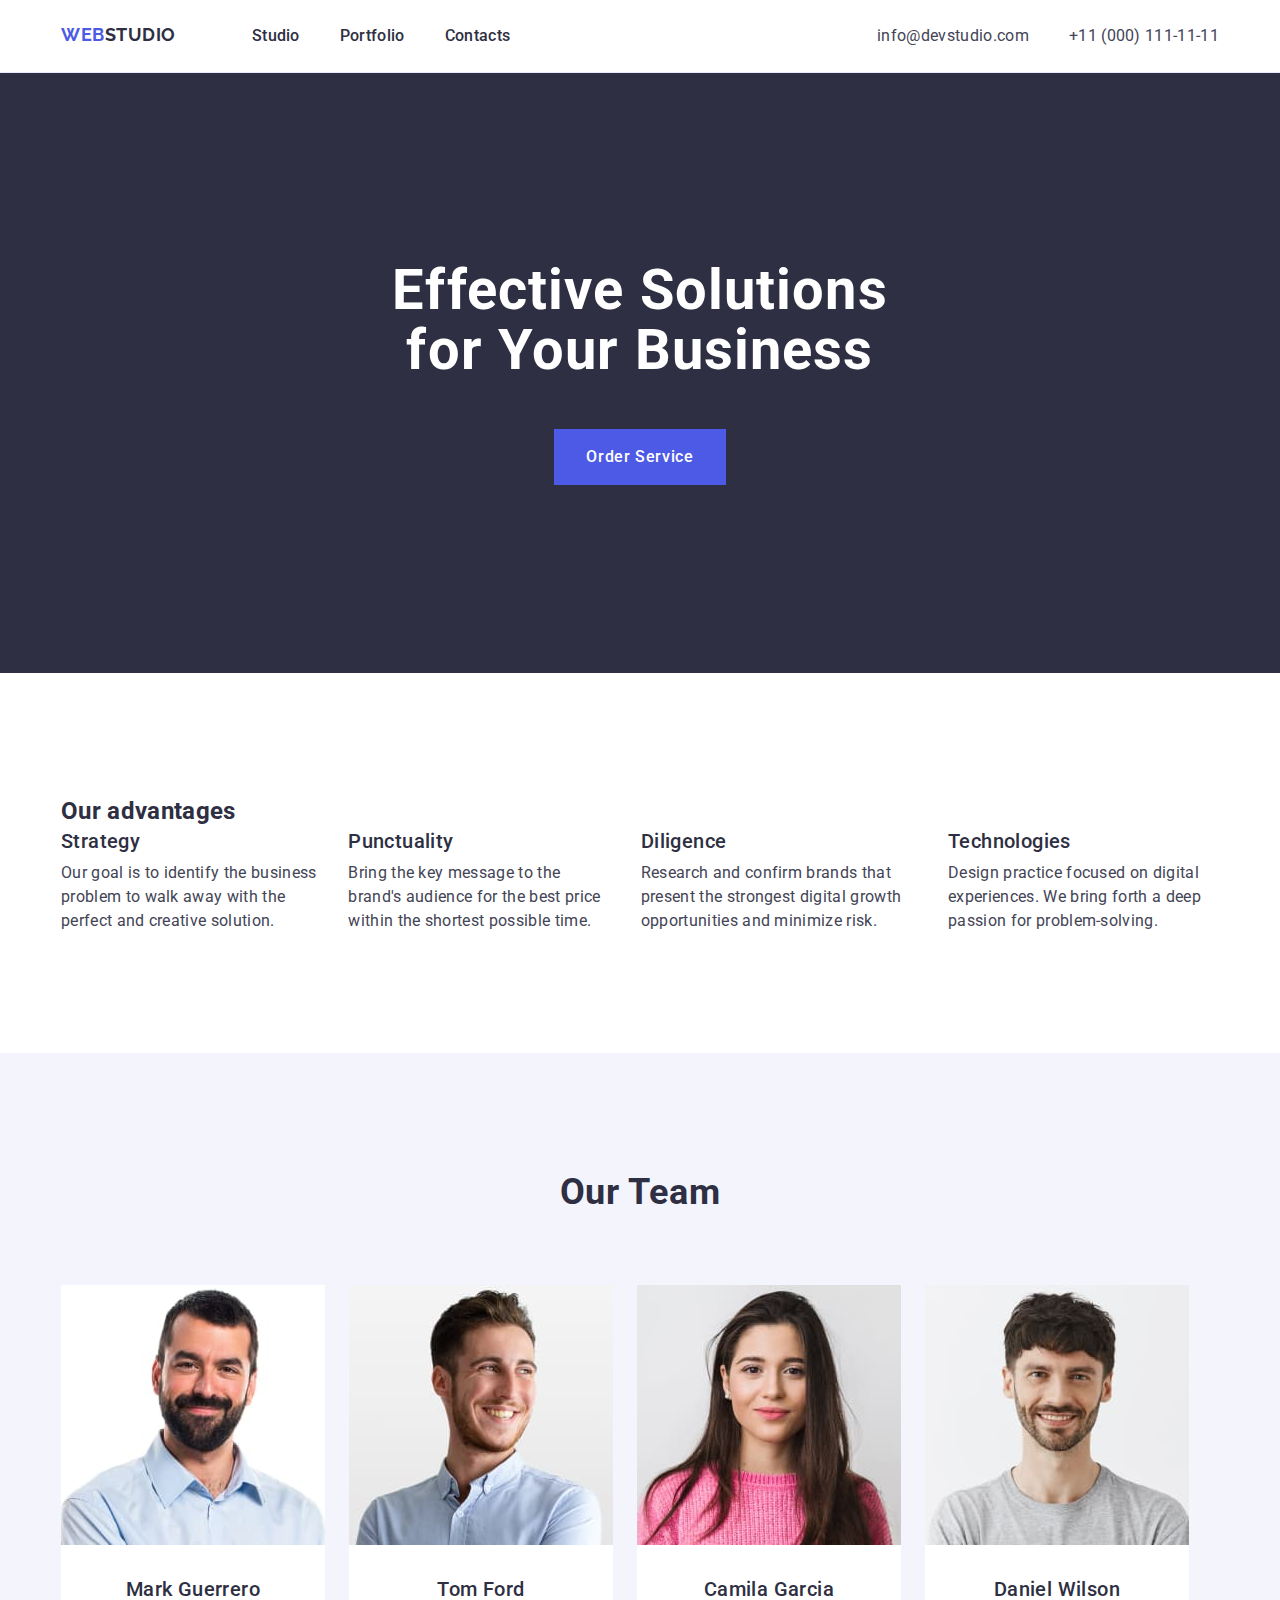
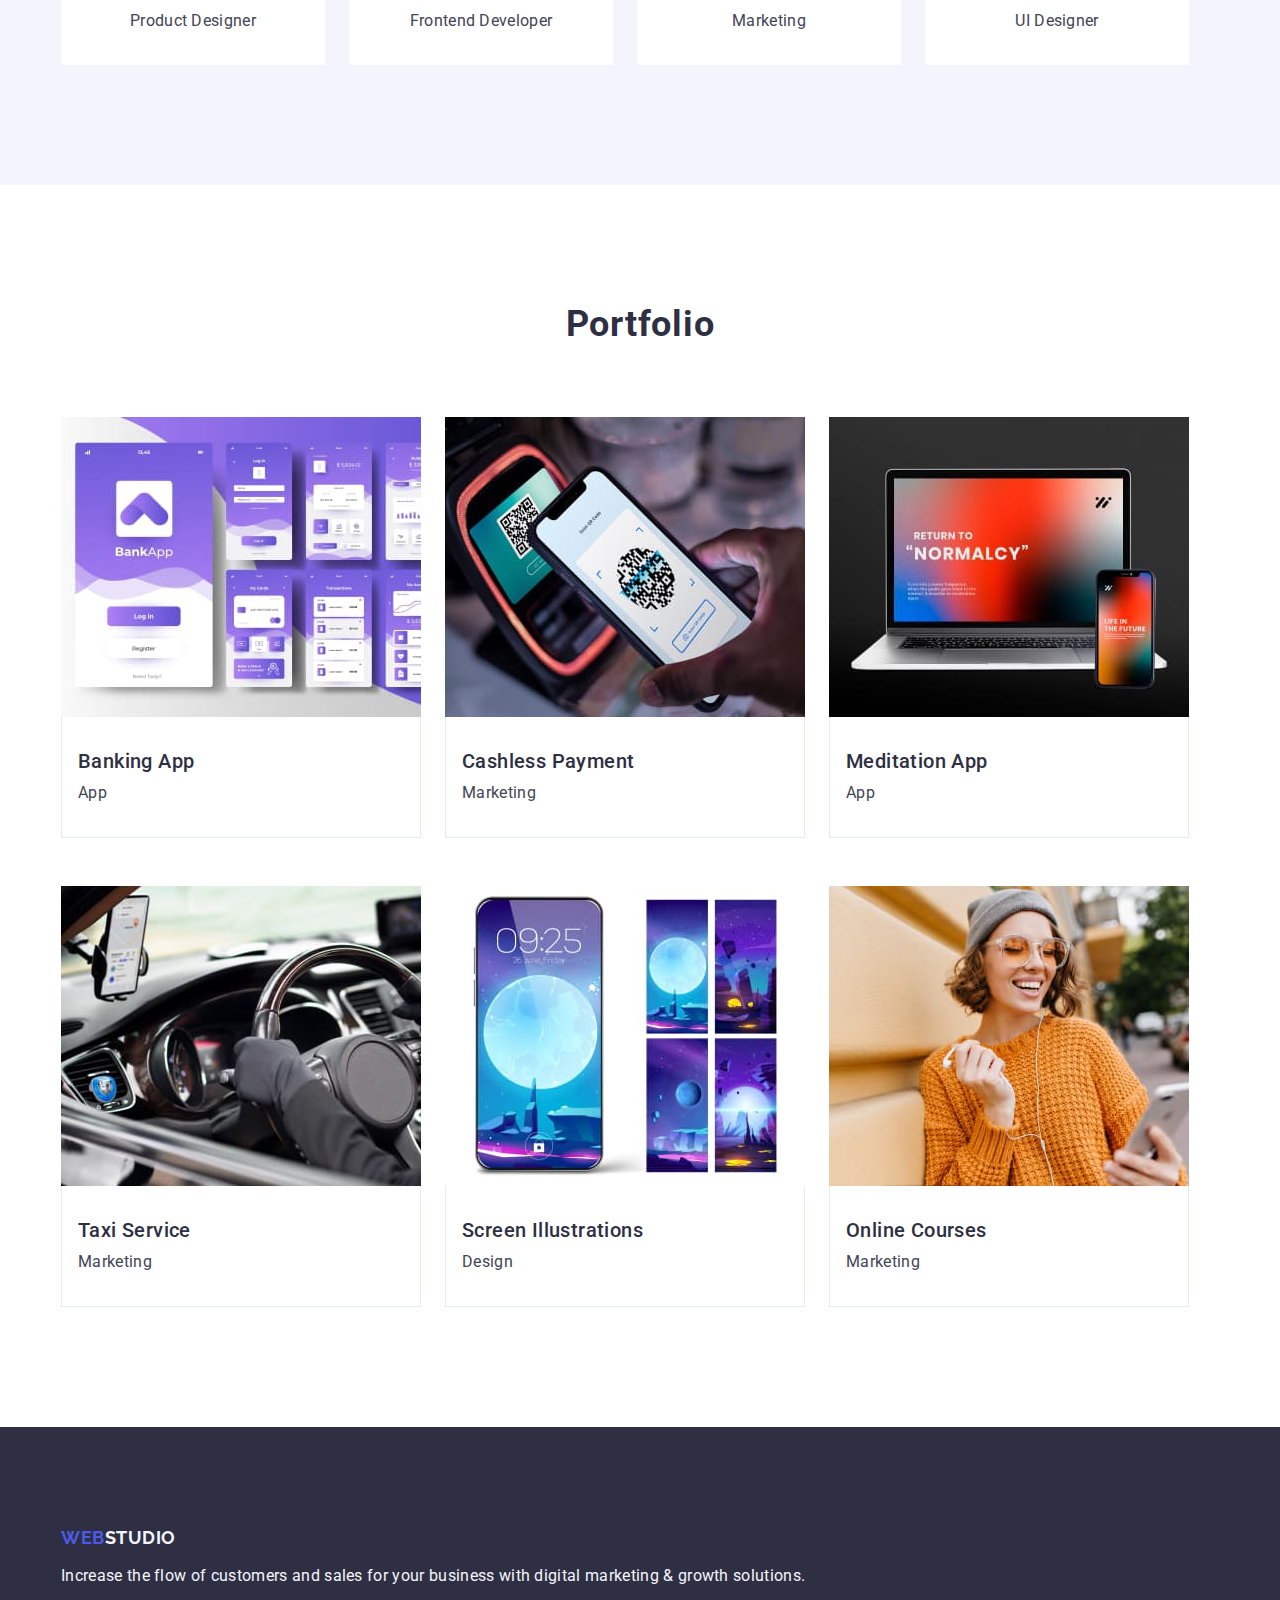
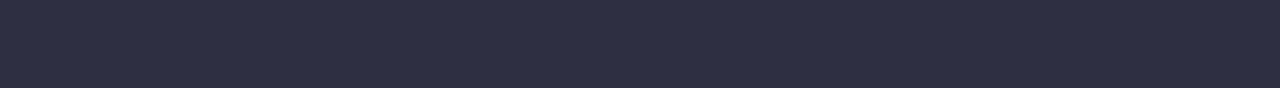
==== commit 6f9db5c6: "Completed task 3" ====
--- a/index.html
+++ b/index.html
@@ -18,130 +18,162 @@
   </head>
   <body>
     <header class="header">
-      <nav class="header-nav">
-        <a href="./index.html" class="logo">Web<span class="logo-accent">Studio</span></a>
-        <ul class="header-list">
-          <li><a class="header-nav-link" href="./index.html">Studio</a></li>
-          <li><a class="header-nav-link" href="">Portfolio</a></li>
-          <li><a class="header-nav-link" href="">Contacts</a></li>
-        </ul>
-      </nav>
-      <address class="header-address">
-        <ul class="header-list">
-          <li>
-            <a class="header-address-link" href="mailto:info@devstudio.com">info@devstudio.com</a>
-          </li>
-          <li><a class="header-address-link" href="tel:+110001111111">+11 (000) 111-11-11</a></li>
-        </ul>
-      </address>
+      <div class="container">
+        <nav class="header-nav">
+          <a href="./index.html" class="logo">Web<span class="logo-accent">Studio</span></a>
+          <ul class="header-list">
+            <li><a class="header-nav-link" href="./index.html">Studio</a></li>
+            <li><a class="header-nav-link" href="">Portfolio</a></li>
+            <li><a class="header-nav-link" href="">Contacts</a></li>
+          </ul>
+        </nav>
+        <address class="header-address">
+          <ul class="header-list">
+            <li>
+              <a class="header-address-link" href="mailto:info@devstudio.com">info@devstudio.com</a>
+            </li>
+            <li><a class="header-address-link" href="tel:+110001111111">+11 (000) 111-11-11</a></li>
+          </ul>
+        </address>
+      </div>
     </header>
     <main>
-      <section class="hero">
-        <h1 class="hero-title">Effective Solutions for Your Business</h1>
-        <button class="hero-cta" type="button">Order Service</button>
+      <section class="hero section">
+        <div class="container">
+          <h1 class="hero-title">Effective Solutions for Your Business</h1>
+          <button class="hero-cta" type="button">Order Service</button>
+        </div>
       </section>
-      <section class="advantages">
-        <h2 class="hidden">Our advantages</h2>
-        <ul class="list">
-          <li>
-            <h3 class="card-title">Strategy</h3>
-            <p class="advantages-list-text">
-              Our goal is to identify the business problem to walk away with the perfect and
-              creative solution.
-            </p>
-          </li>
-          <li>
-            <h3 class="card-title">Punctuality</h3>
-            <p class="advantages-list-text">
-              Bring the key message to the brand's audience for the best price within the shortest
-              possible time.
-            </p>
-          </li>
-          <li>
-            <h3 class="card-title">Diligence</h3>
-            <p class="advantages-list-text">
-              Research and confirm brands that present the strongest digital growth opportunities
-              and minimize risk.
-            </p>
-          </li>
-          <li>
-            <h3 class="card-title">Technologies</h3>
-            <p class="advantages-list-text">
-              Design practice focused on digital experiences. We bring forth a deep passion for
-              problem-solving.
-            </p>
-          </li>
-        </ul>
+      <section class="advantages section">
+        <div class="container">
+          <h2 class="hidden">Our advantages</h2>
+          <ul class="list">
+            <li>
+              <h3 class="card-title">Strategy</h3>
+              <p class="advantages-list-text">
+                Our goal is to identify the business problem to walk away with the perfect and
+                creative solution.
+              </p>
+            </li>
+            <li>
+              <h3 class="card-title">Punctuality</h3>
+              <p class="advantages-list-text">
+                Bring the key message to the brand's audience for the best price within the shortest
+                possible time.
+              </p>
+            </li>
+            <li>
+              <h3 class="card-title">Diligence</h3>
+              <p class="advantages-list-text">
+                Research and confirm brands that present the strongest digital growth opportunities
+                and minimize risk.
+              </p>
+            </li>
+            <li>
+              <h3 class="card-title">Technologies</h3>
+              <p class="advantages-list-text">
+                Design practice focused on digital experiences. We bring forth a deep passion for
+                problem-solving.
+              </p>
+            </li>
+          </ul>
+        </div>
       </section>
-      <section class="team">
-        <h2 class="section-title">Our Team</h2>
-        <ul class="list">
-          <li class="card">
-            <img src="./images/team1.jpg" alt="Mark Guerrero" width="264" />
-            <h3 class="card-title">Mark Guerrero</h3>
-            <p class="card-text">Product Designer</p>
-          </li>
-          <li class="card">
-            <img src="./images/team2.jpg" alt="Tom Ford" width="264" />
-            <h3 class="card-title">Tom Ford</h3>
-            <p class="card-text">Frontend Developer</p>
-          </li>
-          <li class="card">
-            <img src="./images/team3.jpg" alt="Camila Garcia" width="264" />
-            <h3 class="card-title">Camila Garcia</h3>
-            <p class="card-text">Marketing</p>
-          </li>
-          <li class="card">
-            <img src="./images/team4.jpg" alt="Daniel Wilson" width="264" />
-            <h3 class="card-title">Daniel Wilson</h3>
-            <p class="card-text">UI Designer</p>
-          </li>
-        </ul>
+      <section class="team section">
+        <div class="container">
+          <h2 class="section-title">Our Team</h2>
+          <ul class="list">
+            <li class="card">
+              <img src="./images/team1.jpg" alt="Mark Guerrero" width="264" />
+              <div class="team-description">
+                <h3 class="card-title">Mark Guerrero</h3>
+                <p class="card-text">Product Designer</p>
+              </div>
+            </li>
+            <li class="card">
+              <img src="./images/team2.jpg" alt="Tom Ford" width="264" />
+              <div class="team-description">
+                <h3 class="card-title">Tom Ford</h3>
+                <p class="card-text">Frontend Developer</p>
+              </div>
+            </li>
+            <li class="card">
+              <img src="./images/team3.jpg" alt="Camila Garcia" width="264" />
+              <div class="team-description">
+                <h3 class="card-title">Camila Garcia</h3>
+                <p class="card-text">Marketing</p>
+              </div>
+            </li>
+            <li class="card">
+              <img src="./images/team4.jpg" alt="Daniel Wilson" width="264" />
+              <div class="team-description">
+                <h3 class="card-title">Daniel Wilson</h3>
+                <p class="card-text">UI Designer</p>
+              </div>
+            </li>
+          </ul>
+        </div>
       </section>
-      <section class="portfolio">
-        <h2 class="section-title">Portfolio</h2>
-        <ul class="list">
-          <li class="card">
-            <img src="./images/ref1.jpg" alt="Banking App Interface Concept" width="360" />
-            <h3 class="card-title">Banking App</h3>
-            <p class="card-text">App</p>
-          </li>
-          <li class="card">
-            <img src="./images/ref2.jpg" alt="Cashless Payment" width="360" />
-            <h3 class="card-title">Cashless Payment</h3>
-            <p class="card-text">Marketing</p>
-          </li>
-          <li class="card">
-            <img src="./images/ref3.jpg" alt="Meditation App" width="360" />
-            <h3 class="card-title">Meditation App</h3>
-            <p class="card-text">App</p>
-          </li>
-          <li class="card">
-            <img src="./images/ref4.jpg" alt="Taxi Service" width="360" />
-            <h3 class="card-title">Taxi Service</h3>
-            <p class="card-text">Marketing</p>
-          </li>
-          <li class="card">
-            <img src="./images/ref5.jpg" alt="Screen Illustrations" width="360" />
-            <h3 class="card-title">Screen Illustrations</h3>
-            <p class="card-text">Design</p>
-          </li>
-          <li class="card">
-            <img src="./images/ref6.jpg" alt="Online Courses" width="360" />
-            <h3 class="card-title">Online Courses</h3>
-            <p class="card-text">Marketing</p>
-          </li>
-        </ul>
+      <section class="portfolio section">
+        <div class="container">
+          <h2 class="section-title">Portfolio</h2>
+          <ul class="list">
+            <li class="card">
+              <img src="./images/ref1.jpg" alt="Banking App Interface Concept" width="360" />
+              <div class="portfolio-description">
+                <h3 class="card-title">Banking App</h3>
+                <p class="card-text">App</p>
+              </div>
+            </li>
+            <li class="card">
+              <img src="./images/ref2.jpg" alt="Cashless Payment" width="360" />
+              <div class="portfolio-description">
+                <h3 class="card-title">Cashless Payment</h3>
+                <p class="card-text">Marketing</p>
+              </div>
+            </li>
+            <li class="card">
+              <img src="./images/ref3.jpg" alt="Meditation App" width="360" />
+              <div class="portfolio-description">
+                <h3 class="card-title">Meditation App</h3>
+                <p class="card-text">App</p>
+              </div>
+            </li>
+            <li class="card">
+              <img src="./images/ref4.jpg" alt="Taxi Service" width="360" />
+              <div class="portfolio-description">
+                <h3 class="card-title">Taxi Service</h3>
+                <p class="card-text">Marketing</p>
+              </div>
+            </li>
+            <li class="card">
+              <img src="./images/ref5.jpg" alt="Screen Illustrations" width="360" />
+              <div class="portfolio-description">
+                <h3 class="card-title">Screen Illustrations</h3>
+                <p class="card-text">Design</p>
+              </div>
+            </li>
+            <li class="card">
+              <img src="./images/ref6.jpg" alt="Online Courses" width="360" />
+              <div class="portfolio-description">
+                <h3 class="card-title">Online Courses</h3>
+                <p class="card-text">Marketing</p>
+              </div>
+            </li>
+          </ul>
+        </div>
       </section>
     </main>
     <footer class="footer">
-      <a href="./index.html" class="logo footer-logo"
-        >Web<span class="footer-logo-accent">Studio</span></a
-      >
-      <p class="footer-text">
-        Increase the flow of customers and sales for your business with digital marketing &#38;
-        growth solutions.
-      </p>
+      <div class="container">
+        <a href="./index.html" class="logo footer-logo"
+          >Web<span class="footer-logo-accent">Studio</span></a
+        >
+        <p class="footer-text">
+          Increase the flow of customers and sales for your business with digital marketing &#38;
+          growth solutions.
+        </p>
+      </div>
     </footer>
   </body>
 </html>
--- a/css/styles.css
+++ b/css/styles.css
@@ -29,6 +29,7 @@
 
 ul {
   list-style-type: none;
+  padding: 0;
 }
 button {
   border: none;
@@ -44,8 +45,22 @@
 address {
   font-style: normal;
 }
+
+img {
+  display: block;
+}
+
 * {
   margin: 0;
+}
+
+.container {
+  width: 1158px;
+  margin: 0 auto;
+}
+
+.section {
+  padding: 120px 0;
 }
 
 .logo {
@@ -61,6 +76,27 @@
   color: var(--dark-color);
 }
 
+.header {
+  border-bottom: 1px solid var(--accent-color);
+}
+
+.header > .container {
+  display: flex;
+  justify-content: space-between;
+  align-items: center;
+  padding: 24px 0;
+}
+
+.header-nav {
+  display: flex;
+  gap: 76px;
+}
+
+.header-list {
+  display: flex;
+  gap: 40px;
+}
+
 .header-nav-link {
   color: var(--dark-color);
   font-weight: 500;
@@ -78,6 +114,14 @@
 
 .hero {
   background-color: var(--hero-bg-color);
+  padding: 188px 0;
+}
+
+.hero > .container {
+  display: flex;
+  flex-direction: column;
+  align-items: center;
+  gap: 48px;
 }
 .hero-title {
   text-align: center;
@@ -93,10 +137,16 @@
   background-color: var(--primary-color);
   letter-spacing: 0.04em;
   font-weight: 500;
+  padding: 16px 32px;
 }
 .hero-cta:hover,
 .hero-cta:focus {
   background-color: var(--pressed-color);
+}
+
+.list {
+  display: flex;
+  gap: 24px;
 }
 
 .section-title {
@@ -115,6 +165,11 @@
   }
 }
 
+.team-description {
+  padding: 32px 16px;
+  text-align: center;
+}
+
 .card {
   background-color: var(--white-color);
 }
@@ -126,10 +181,21 @@
   letter-spacing: 0.02em;
 }
 
+.portfolio .list {
+  flex-wrap: wrap;
+  row-gap: 48px;
+}
+.portfolio-description {
+  padding: 32px 16px;
+  border: 1px solid var(--accent-color);
+  border-top: none;
+}
 .footer {
   background-color: var(--hero-bg-color);
+  padding: 100px 0;
 }
 .footer-logo {
+  display: block;
   margin-bottom: 16px;
 }
 .footer-logo-accent {
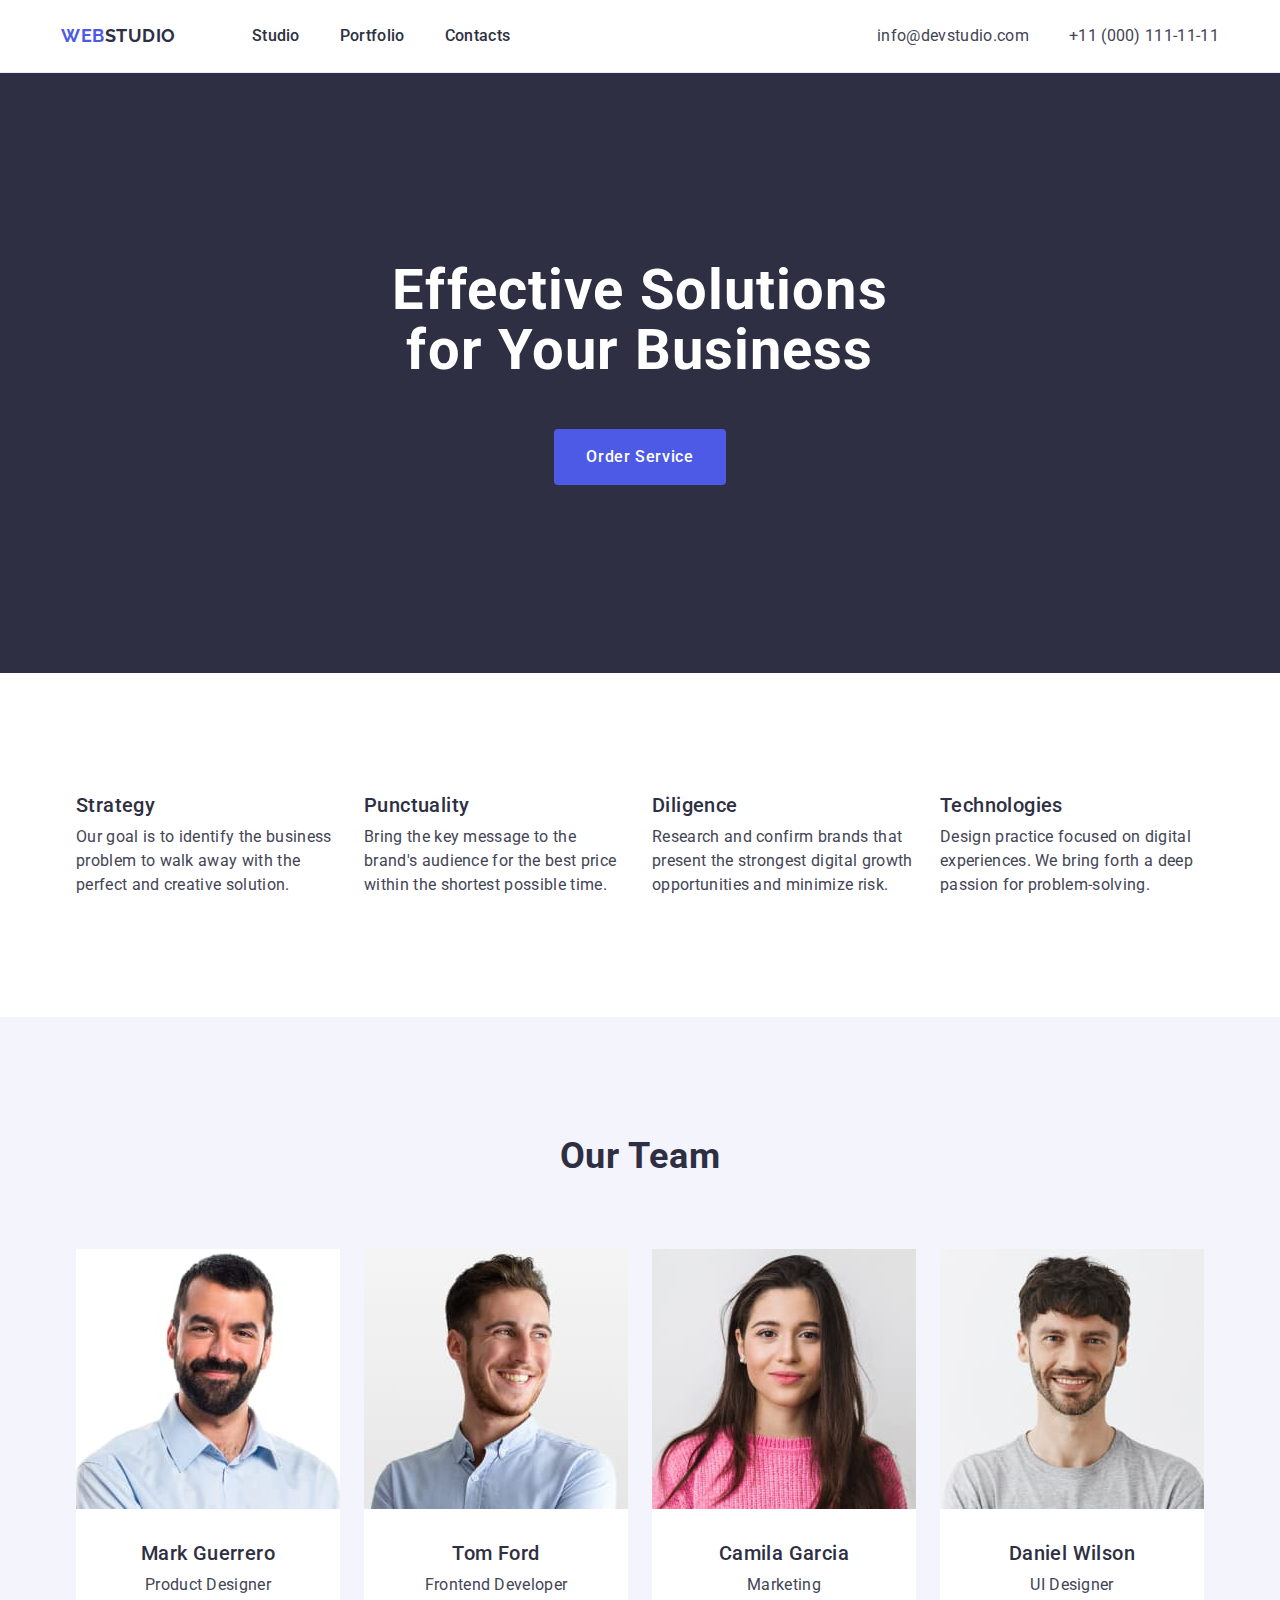
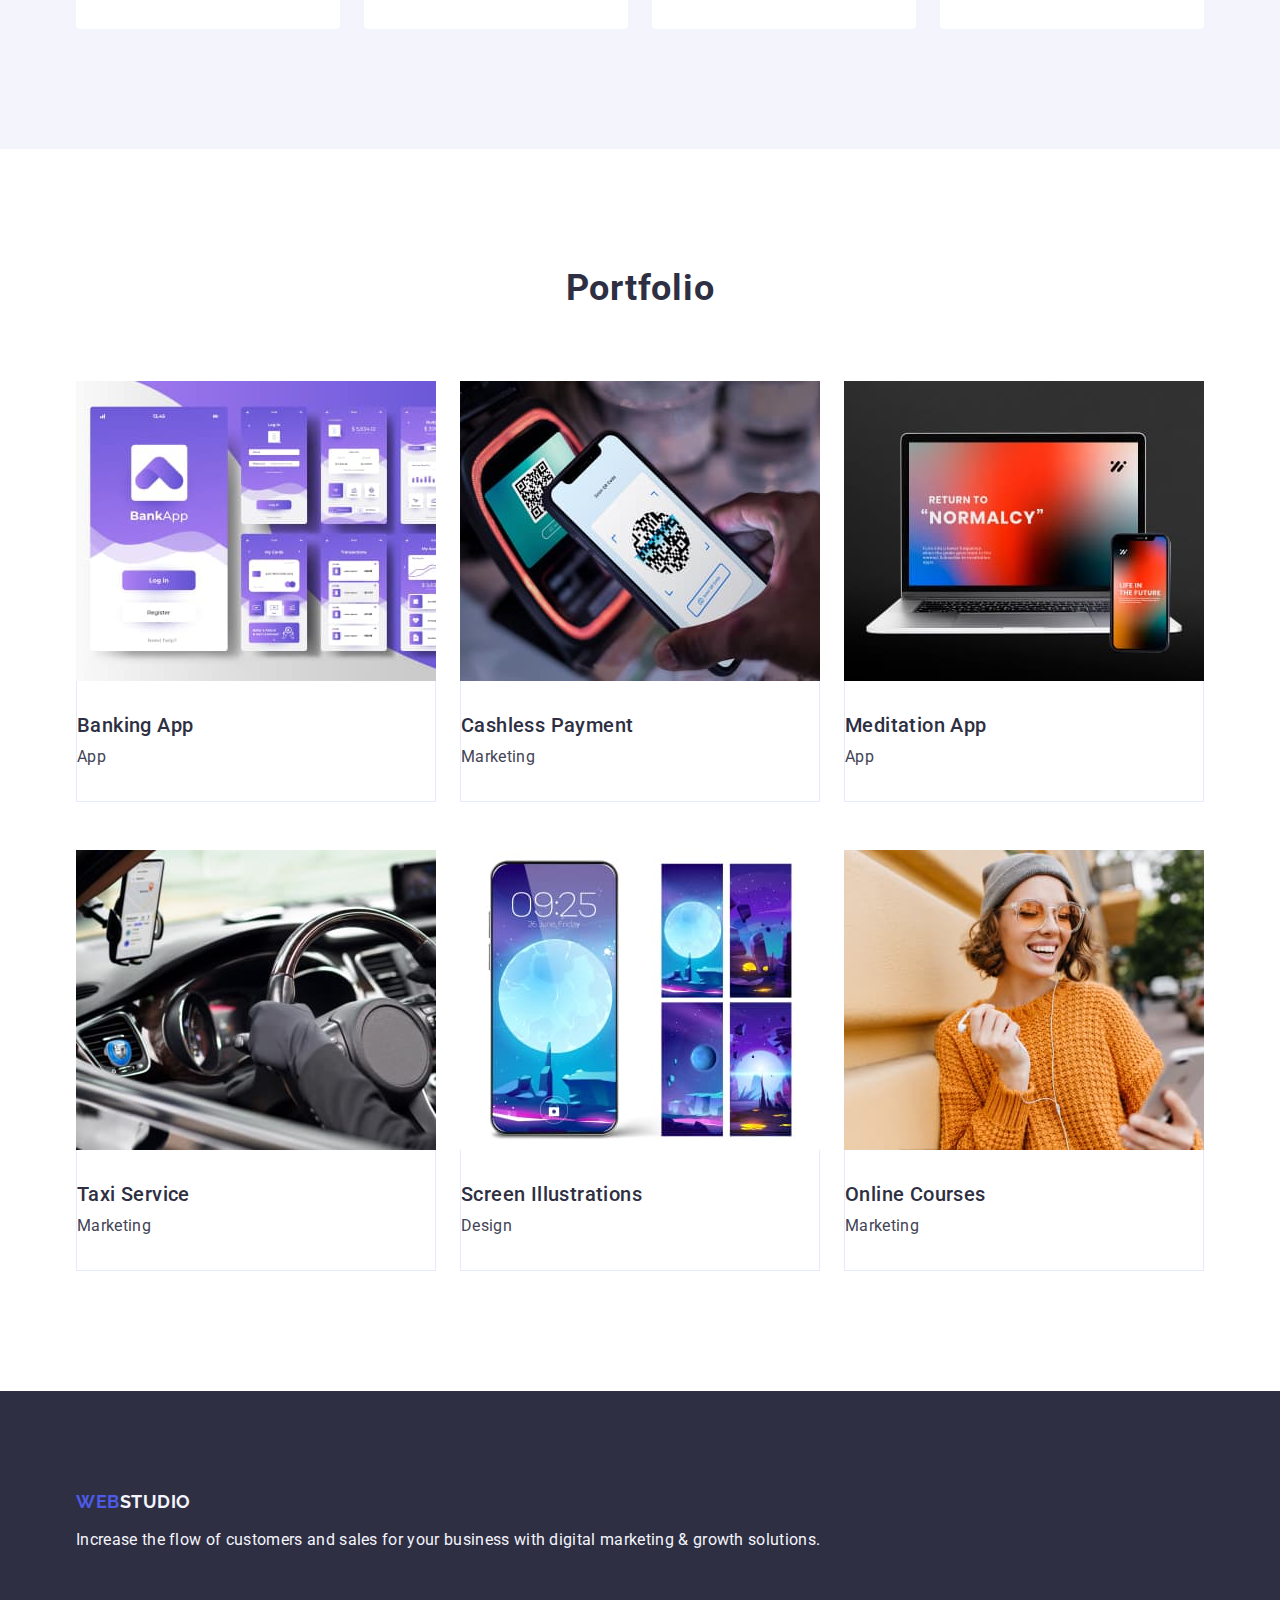
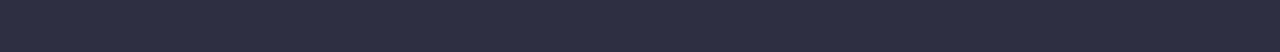
==== commit 3c9542b3: "Validator" ====
--- a/index.html
+++ b/index.html
@@ -46,30 +46,30 @@
       </section>
       <section class="advantages section">
         <div class="container">
-          <h2 class="hidden">Our advantages</h2>
+          <h2 class="visually-hidden">Our advantages</h2>
           <ul class="list">
-            <li>
+            <li class="card">
               <h3 class="card-title">Strategy</h3>
               <p class="advantages-list-text">
                 Our goal is to identify the business problem to walk away with the perfect and
                 creative solution.
               </p>
             </li>
-            <li>
+            <li class="card">
               <h3 class="card-title">Punctuality</h3>
               <p class="advantages-list-text">
                 Bring the key message to the brand's audience for the best price within the shortest
                 possible time.
               </p>
             </li>
-            <li>
+            <li class="card">
               <h3 class="card-title">Diligence</h3>
               <p class="advantages-list-text">
                 Research and confirm brands that present the strongest digital growth opportunities
                 and minimize risk.
               </p>
             </li>
-            <li>
+            <li class="card">
               <h3 class="card-title">Technologies</h3>
               <p class="advantages-list-text">
                 Design practice focused on digital experiences. We bring forth a deep passion for
--- a/css/styles.css
+++ b/css/styles.css
@@ -57,6 +57,7 @@
 .container {
   width: 1158px;
   margin: 0 auto;
+  padding: 0 15px;
 }
 
 .section {
@@ -71,6 +72,7 @@
   font-size: 18px;
   line-height: 1.17;
   letter-spacing: 0.03em;
+  margin-right: 76px;
 }
 .logo-accent {
   color: var(--dark-color);
@@ -89,7 +91,7 @@
 
 .header-nav {
   display: flex;
-  gap: 76px;
+  align-items: center;
 }
 
 .header-list {
@@ -100,6 +102,7 @@
 .header-nav-link {
   color: var(--dark-color);
   font-weight: 500;
+  padding: 24px 0;
 }
 
 .header-nav-link:hover,
@@ -129,7 +132,7 @@
   line-height: 1.07;
   color: var(--white-color);
   font-weight: 700;
-  max-width: 500px;
+  max-width: 496px;
   letter-spacing: 0.02em;
 }
 .hero-cta {
@@ -138,6 +141,8 @@
   letter-spacing: 0.04em;
   font-weight: 500;
   padding: 16px 32px;
+  min-width: 169px;
+  border-radius: 4px;
 }
 .hero-cta:hover,
 .hero-cta:focus {
@@ -162,6 +167,7 @@
   background-color: var(--light-color);
   .card {
     background-color: var(--white-color);
+    border-radius: 0 0 4px 4px;
   }
 }
 
@@ -172,6 +178,7 @@
 
 .card {
   background-color: var(--white-color);
+  width: calc((100% - 72px) / 4);
 }
 .card-title {
   margin-bottom: 8px;
@@ -181,12 +188,16 @@
   letter-spacing: 0.02em;
 }
 
+.portfolio .card {
+  width: calc((100% - 48px) / 3);
+}
+
 .portfolio .list {
   flex-wrap: wrap;
   row-gap: 48px;
 }
 .portfolio-description {
-  padding: 32px 16px;
+  padding: 32px 0;
   border: 1px solid var(--accent-color);
   border-top: none;
 }
@@ -195,7 +206,7 @@
   padding: 100px 0;
 }
 .footer-logo {
-  display: block;
+  display: inline-block;
   margin-bottom: 16px;
 }
 .footer-logo-accent {
@@ -204,3 +215,14 @@
 .footer-text {
   color: var(--light-color);
 }
+.visually-hidden {
+  position: absolute;
+  width: 1px;
+  height: 1px;
+  padding: 0;
+  margin: -1px;
+  overflow: hidden;
+  clip: rect(0, 0, 0, 0);
+  white-space: nowrap;
+  border-width: 0;
+}
